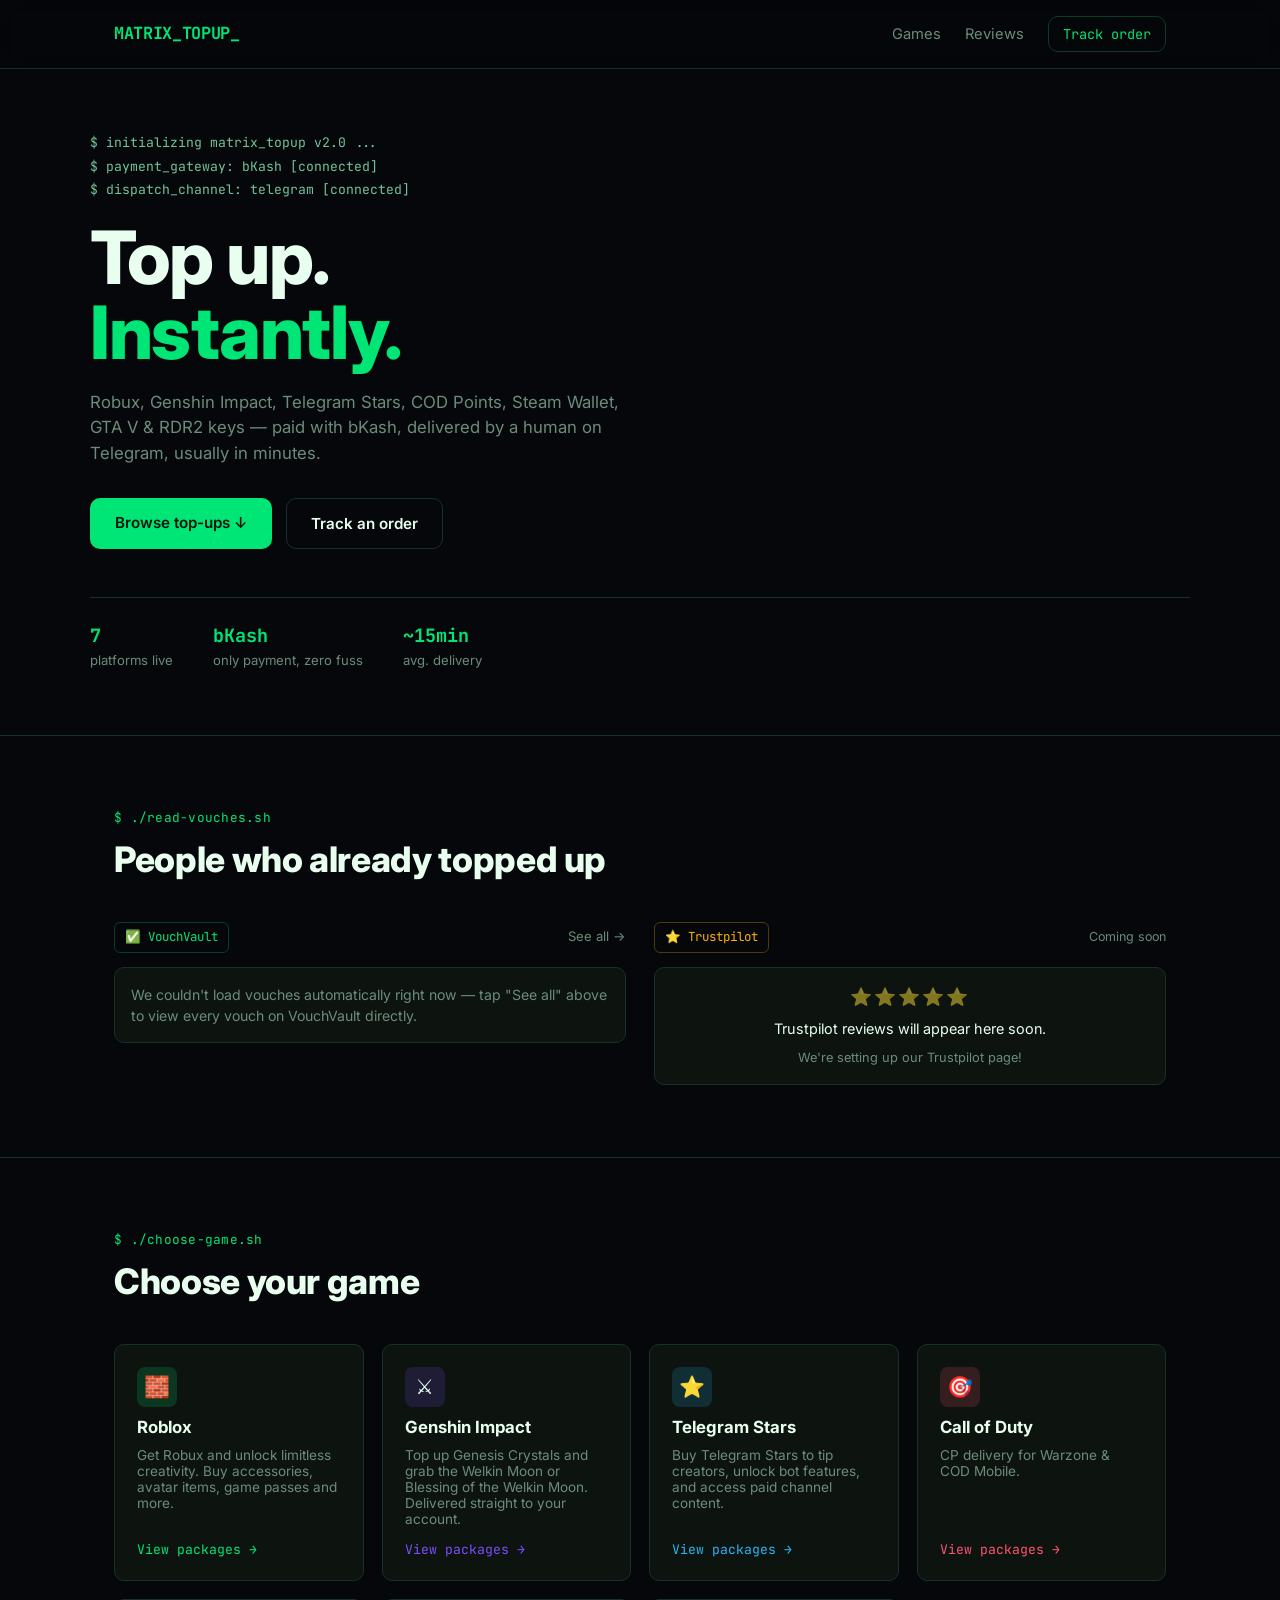
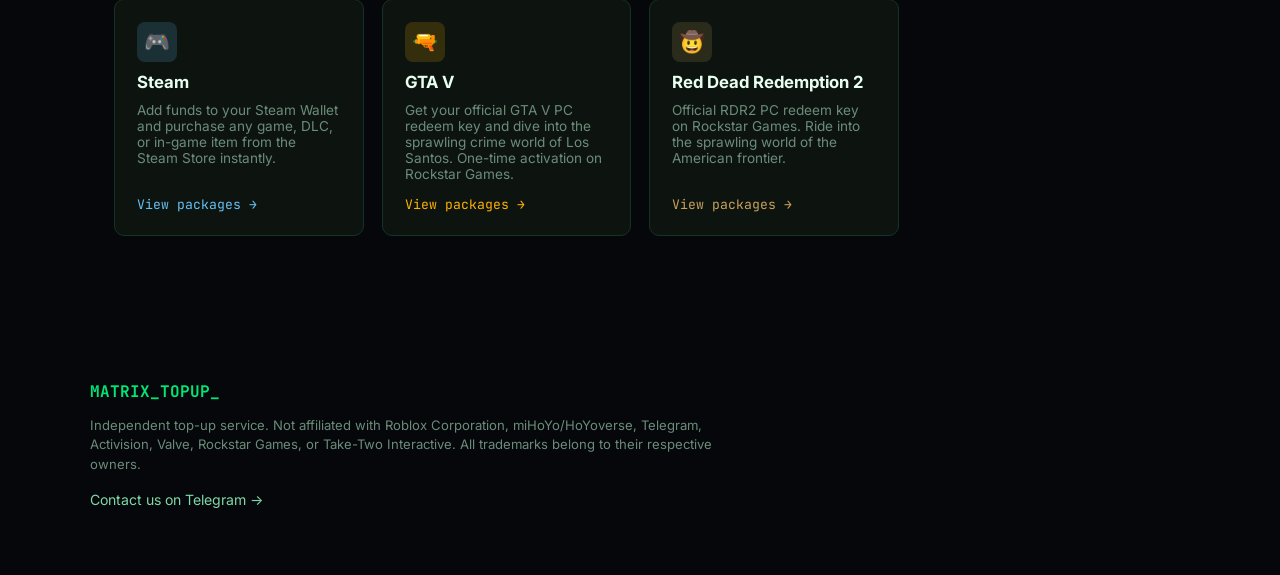
==== index.html @ aa081226 "Add files via upload" ====
<!DOCTYPE html>
<html lang="en">
<head>
<meta charset="UTF-8">
<meta name="viewport" content="width=device-width, initial-scale=1.0">
<title>Matrix TopUp — Instant Game & App Top-Ups</title>
<meta name="description" content="Instant top-ups for Robux, Genshin Impact, Telegram Stars, Call of Duty, Steam, GTA V & RDR2. bKash payment, Telegram delivery, no cap.">
<link rel="preconnect" href="https://fonts.googleapis.com">
<link rel="preconnect" href="https://fonts.gstatic.com" crossorigin>
<link href="https://fonts.googleapis.com/css2?family=JetBrains+Mono:wght@400;500;600;700;800&family=Inter:wght@400;500;600;700;800&display=swap" rel="stylesheet">
<link rel="stylesheet" href="style.css">
</head>
<body>

<!-- ============ NAV ============ -->
<header class="site-nav">
  <div class="nav-inner">
    <a href="#top" class="logo" data-glitch="MATRIX_TOPUP">MATRIX_TOPUP<span class="cursor-blink">_</span></a>
    <nav class="nav-links">
      <a href="#games">Games</a>
      <a href="#reviews">Reviews</a>
      <button class="nav-track-btn" id="openTrackBtn">Track order</button>
    </nav>
  </div>
</header>

<!-- ============ HERO ============ -->
<section class="hero" id="top">
  <canvas id="matrixRain"></canvas>
  <div class="hero-inner">
    <div class="hero-terminal">
      <p class="terminal-line" id="bootLine1"></p>
      <p class="terminal-line" id="bootLine2"></p>
      <p class="terminal-line" id="bootLine3"></p>
    </div>
    <h1 class="hero-title">Top up.<br><span class="hero-title-accent">Instantly.</span></h1>
    <p class="hero-sub">Robux, Genshin Impact, Telegram Stars, COD Points, Steam Wallet, GTA V &amp; RDR2 keys — paid with bKash, delivered by a human on Telegram, usually in minutes.</p>
    <div class="hero-cta-row">
      <a href="#games" class="btn btn-primary">Browse top-ups ↓</a>
      <button class="btn btn-ghost" id="heroTrackBtn">Track an order</button>
    </div>
    <div class="hero-stats">
      <div class="stat"><span class="stat-num">7</span><span class="stat-label">platforms live</span></div>
      <div class="stat"><span class="stat-num">bKash</span><span class="stat-label">only payment, zero fuss</span></div>
      <div class="stat"><span class="stat-num">~15min</span><span class="stat-label">avg. delivery</span></div>
    </div>
  </div>
</section>

<!-- ============ VOUCHES ============ -->
<section class="vouch-section" id="reviews">
  <div class="section-label">$ ./read-vouches.sh</div>
  <h2 class="section-title">People who already topped up</h2>

  <div class="vouch-columns">
    <!-- LEFT: VouchVault -->
    <div class="vouch-col">
      <div class="vouch-col-header">
        <div class="vouch-source-badge vv-badge">✅ VouchVault</div>
        <a href="https://vouchvault.cc/Samin" target="_blank" class="vouch-see-all">See all →</a>
      </div>
      <div class="vouch-cards" id="vvCards">
        <div class="vouch-loading">⏳ Loading vouches...</div>
      </div>
    </div>
    <!-- RIGHT: Trustpilot (coming soon) -->
    <div class="vouch-col">
      <div class="vouch-col-header">
        <div class="vouch-source-badge tp-badge">⭐ Trustpilot</div>
        <span class="vouch-coming-soon">Coming soon</span>
      </div>
      <div class="vouch-cards">
        <div class="vouch-card tp-placeholder">
          <div class="tp-placeholder-icon">⭐⭐⭐⭐⭐</div>
          <p>Trustpilot reviews will appear here soon.</p>
          <span>We're setting up our Trustpilot page!</span>
        </div>
      </div>
    </div>
  </div>
</section>

<!-- ============ GAME GRID ============ -->
<section class="games-section" id="games">
  <div class="section-label">$ ./choose-game.sh</div>
  <h2 class="section-title">Choose your game</h2>
  <div class="game-grid" id="gameGrid"><!-- injected by main.js --></div>
</section>

<!-- ============ FOOTER ============ -->
<footer class="site-footer">
  <div class="footer-inner">
    <div class="footer-brand">MATRIX_TOPUP<span class="cursor-blink">_</span></div>
    <p class="footer-note">Independent top-up service. Not affiliated with Roblox Corporation, miHoYo/HoYoverse, Telegram, Activision, Valve, Rockstar Games, or Take-Two Interactive. All trademarks belong to their respective owners.</p>
    <a class="footer-contact" href="https://t.me/" target="_blank">Contact us on Telegram →</a>
  </div>
</footer>

<!-- ============ PACKAGE MODAL ============ -->
<div class="modal-overlay" id="packageModal">
  <div class="modal modal-package">
    <button class="modal-close" data-close="packageModal">✕</button>
    <div class="modal-game-header">
      <span class="modal-game-icon" id="pkgGameIcon"></span>
      <div>
        <h3 id="pkgGameName"></h3>
        <p id="pkgGameDesc"></p>
      </div>
    </div>
    <div class="package-list" id="packageList"><!-- injected --></div>
  </div>
</div>

<!-- ============ CHECKOUT MODAL ============ -->
<div class="modal-overlay" id="checkoutModal">
  <div class="modal modal-checkout">
    <button class="modal-close" data-close="checkoutModal">✕</button>
    <h3 class="checkout-title">Checkout</h3>
    <div class="checkout-summary" id="checkoutSummary"><!-- injected --></div>

    <form id="checkoutForm">
      <div class="form-grid" id="dynamicFields"><!-- injected --></div>

      <div class="bkash-panel">
        <div class="bkash-panel-header">
          <span class="bkash-badge">bKash</span>
          <span>Send Money (Personal)</span>
        </div>
        <p class="bkash-number"><span id="bkashNumberText">01XXXXXXXXX</span> <button type="button" class="copy-btn" id="copyBkash">Copy</button></p>
        <ol class="bkash-steps">
          <li>Open bKash → Send Money → paste the number above</li>
          <li>Send the exact package amount shown below</li>
          <li>Copy the Transaction ID (TrxID) from the confirmation SMS</li>
          <li>Paste that TrxID into the field below and submit</li>
        </ol>
      </div>

      <div class="form-row">
        <input type="text" id="trxId" placeholder="bKash Transaction ID (e.g. 8N7A2K9XYZ)" required>
      </div>

      <button type="submit" class="btn btn-primary btn-block">Submit order</button>
    </form>
  </div>
</div>

<!-- ============ CONFIRMATION MODAL ============ -->
<div class="modal-overlay" id="confirmModal">
  <div class="modal modal-confirm">
    <button class="modal-close" data-close="confirmModal">✕</button>
    <div class="confirm-icon">✔</div>
    <h3>Order received</h3>
    <p class="confirm-order-id" id="confirmOrderId"></p>
    <p class="confirm-note">We've got your order on Telegram and we're checking the payment now. Delivery usually lands within 15–30 minutes. Save your order number above in case you need to reach us about it.</p>
    <button class="btn btn-primary btn-block" data-close="confirmModal">Done</button>
  </div>
</div>

<!-- ============ TRACK ORDER MODAL ============ -->
<div class="modal-overlay" id="trackModal">
  <div class="modal modal-track">
    <button class="modal-close" data-close="trackModal">✕</button>
    <h3>Track your order</h3>
    <p class="track-note">Message us on Telegram with your order number and we'll pull up the status right away.</p>
    <input type="text" id="trackOrderId" placeholder="Order number (e.g. MTU-284471)">
    <a class="btn btn-primary btn-block" id="trackTelegramLink" href="https://t.me/" target="_blank">Open Telegram chat</a>
  </div>
</div>

<script src="main.js"></script>
</body>
</html>
---- style.css ----
/* =========================================================
   MATRIX TOPUP — design tokens
   bg-void #05070a · bg-panel #0d1410 · green #00e676
   green-dim #0a3d24 · amber #ffb100 · text #e8fff0 · muted #6b8c7a
   ========================================================= */

* { box-sizing: border-box; }

:root {
  --bg-void: #05070a;
  --bg-panel: #0d1410;
  --bg-panel-2: #101a15;
  --line: #163224;
  --green: #00e676;
  --green-dim: #0a3d24;
  --green-soft: #7fd8a8;
  --amber: #ffb100;
  --text: #e8fff0;
  --muted: #6b8c7a;
  --danger: #ff5470;
  --radius: 10px;
  --mono: 'JetBrains Mono', ui-monospace, monospace;
  --sans: 'Inter', system-ui, sans-serif;
}

html { scroll-behavior: smooth; }

body {
  margin: 0;
  background: var(--bg-void);
  color: var(--text);
  font-family: var(--sans);
  line-height: 1.5;
  -webkit-font-smoothing: antialiased;
}

a { color: inherit; text-decoration: none; }
button { font-family: inherit; cursor: pointer; }
::selection { background: var(--green-dim); color: var(--green); }

:focus-visible {
  outline: 2px solid var(--green);
  outline-offset: 2px;
}

/* ---------- layout helpers ---------- */
.section-label {
  font-family: var(--mono);
  color: var(--green);
  font-size: 0.8rem;
  letter-spacing: 0.02em;
  max-width: 1100px;
  margin: 0 auto;
  padding: 0 24px;
}
.section-label::before { content: ""; }

.section-title {
  max-width: 1100px;
  margin: 6px auto 36px;
  padding: 0 24px;
  font-size: clamp(1.6rem, 3vw, 2.2rem);
  font-weight: 800;
  letter-spacing: -0.01em;
}

/* ---------- nav ---------- */
.site-nav {
  position: sticky;
  top: 0;
  z-index: 40;
  background: rgba(5, 7, 10, 0.85);
  backdrop-filter: blur(8px);
  border-bottom: 1px solid var(--line);
}
.nav-inner {
  max-width: 1100px;
  margin: 0 auto;
  padding: 16px 24px;
  display: flex;
  align-items: center;
  justify-content: space-between;
}
.logo {
  font-family: var(--mono);
  font-weight: 700;
  font-size: 1.05rem;
  color: var(--green);
  letter-spacing: -0.02em;
}
.cursor-blink {
  animation: blink 1.1s step-end infinite;
}
@keyframes blink { 50% { opacity: 0; } }

.nav-links { display: flex; align-items: center; gap: 24px; }
.nav-links a { color: var(--muted); font-size: 0.92rem; transition: color 0.15s; }
.nav-links a:hover { color: var(--text); }
.nav-track-btn {
  background: transparent;
  border: 1px solid var(--green-dim);
  color: var(--green);
  padding: 8px 14px;
  border-radius: var(--radius);
  font-size: 0.85rem;
  font-family: var(--mono);
  transition: background 0.15s, border-color 0.15s;
}
.nav-track-btn:hover { background: var(--green-dim); border-color: var(--green); }

/* ---------- hero ---------- */
.hero {
  position: relative;
  overflow: hidden;
  padding: 0 24px 64px;
  border-bottom: 1px solid var(--line);
}
#matrixRain {
  position: absolute;
  inset: 0;
  width: 100%;
  height: 100%;
  opacity: 0.35;
  mask-image: linear-gradient(to bottom, black 0%, black 55%, transparent 95%);
}
.hero-inner {
  position: relative;
  z-index: 2;
  max-width: 1100px;
  margin: 0 auto;
  padding-top: 64px;
}
.hero-terminal {
  font-family: var(--mono);
  font-size: 0.82rem;
  color: var(--green-soft);
  min-height: 66px;
  margin-bottom: 20px;
}
.terminal-line { margin: 0 0 4px; opacity: 0.9; }
.terminal-line:empty { display: none; }

.hero-title {
  font-size: clamp(2.6rem, 6vw, 4.6rem);
  font-weight: 800;
  line-height: 1.02;
  letter-spacing: -0.02em;
  margin: 0 0 20px;
}
.hero-title-accent { color: var(--green); }

.hero-sub {
  max-width: 560px;
  color: var(--muted);
  font-size: 1.05rem;
  margin: 0 0 32px;
}

.hero-cta-row { display: flex; gap: 14px; flex-wrap: wrap; margin-bottom: 48px; }

.btn {
  display: inline-flex;
  align-items: center;
  justify-content: center;
  padding: 13px 24px;
  border-radius: var(--radius);
  font-weight: 600;
  font-size: 0.95rem;
  border: 1px solid transparent;
  transition: transform 0.12s, background 0.15s, border-color 0.15s;
}
.btn:active { transform: scale(0.98); }
.btn-primary { background: var(--green); color: #04170d; }
.btn-primary:hover { background: #33ec8f; }
.btn-ghost { background: transparent; border-color: var(--line); color: var(--text); }
.btn-ghost:hover { border-color: var(--green-dim); }
.btn-block { width: 100%; }

.hero-stats {
  display: flex;
  gap: 40px;
  flex-wrap: wrap;
  border-top: 1px solid var(--line);
  padding-top: 24px;
}
.stat { display: flex; flex-direction: column; gap: 2px; }
.stat-num { font-family: var(--mono); font-weight: 700; color: var(--green); font-size: 1.15rem; }
.stat-label { color: var(--muted); font-size: 0.82rem; }

/* ---------- vouch section ---------- */
.vouch-section { padding: 72px 0; border-bottom: 1px solid var(--line); }
.vouch-columns {
  max-width: 1100px;
  margin: 0 auto;
  padding: 0 24px;
  display: grid;
  grid-template-columns: 1fr 1fr;
  gap: 28px;
}
@media (max-width: 760px) { .vouch-columns { grid-template-columns: 1fr; } }

.vouch-col-header {
  display: flex;
  align-items: center;
  justify-content: space-between;
  margin-bottom: 14px;
}
.vouch-source-badge {
  font-family: var(--mono);
  font-size: 0.78rem;
  padding: 5px 10px;
  border-radius: 6px;
  border: 1px solid var(--line);
}
.vv-badge { color: var(--green); border-color: var(--green-dim); }
.tp-badge { color: var(--amber); border-color: #4a3a10; }
.vouch-see-all { font-size: 0.82rem; color: var(--muted); }
.vouch-see-all:hover { color: var(--green); }
.vouch-coming-soon { font-size: 0.78rem; color: var(--muted); }

.vouch-cards { display: flex; flex-direction: column; gap: 12px; }
.vouch-card {
  background: var(--bg-panel);
  border: 1px solid var(--line);
  border-radius: var(--radius);
  padding: 16px;
}
.vouch-card-name { font-weight: 700; font-size: 0.9rem; margin-bottom: 4px; }
.vouch-card-text { color: var(--muted); font-size: 0.88rem; margin: 0; }
.vouch-loading, .vouch-error { color: var(--muted); font-size: 0.88rem; font-family: var(--mono); }
.tp-placeholder { text-align: center; color: var(--muted); }
.tp-placeholder-icon { font-size: 1.1rem; margin-bottom: 8px; letter-spacing: 2px; opacity: 0.5; }
.tp-placeholder p { margin: 0 0 4px; color: var(--text); font-size: 0.9rem; }
.tp-placeholder span { font-size: 0.8rem; }

/* ---------- game grid ---------- */
.games-section { padding: 72px 0 96px; }
.game-grid {
  max-width: 1100px;
  margin: 0 auto;
  padding: 0 24px;
  display: grid;
  grid-template-columns: repeat(auto-fill, minmax(240px, 1fr));
  gap: 18px;
}
.game-card {
  background: var(--bg-panel);
  border: 1px solid var(--line);
  border-radius: var(--radius);
  padding: 22px;
  text-align: left;
  color: var(--text);
  display: flex;
  flex-direction: column;
  gap: 10px;
  transition: border-color 0.15s, transform 0.15s;
  position: relative;
}
.game-card:hover { border-color: var(--game-accent, var(--green)); transform: translateY(-2px); }
.game-card-icon {
  width: 40px; height: 40px;
  border-radius: 8px;
  display: flex; align-items: center; justify-content: center;
  font-size: 1.3rem;
  background: color-mix(in srgb, var(--game-accent, var(--green)) 16%, transparent);
}
.game-card-name { font-weight: 700; font-size: 1.05rem; }
.game-card-desc { color: var(--muted); font-size: 0.85rem; flex-grow: 1; }
.game-card-cta {
  font-family: var(--mono);
  font-size: 0.82rem;
  color: var(--game-accent, var(--green));
  margin-top: 4px;
}
.game-card-tag {
  position: absolute;
  top: 16px; right: 16px;
  font-size: 0.68rem;
  font-family: var(--mono);
  color: var(--muted);
}

/* ---------- footer ---------- */
.site-footer { padding: 48px 24px 64px; }
.footer-inner { max-width: 1100px; margin: 0 auto; }
.footer-brand { font-family: var(--mono); color: var(--green); font-weight: 700; margin-bottom: 12px; }
.footer-note { color: var(--muted); font-size: 0.82rem; max-width: 640px; margin: 0 0 12px; }
.footer-contact { color: var(--green-soft); font-size: 0.88rem; }
.footer-contact:hover { color: var(--green); }

/* ---------- modals ---------- */
.modal-overlay {
  position: fixed; inset: 0;
  background: rgba(2, 4, 3, 0.72);
  backdrop-filter: blur(3px);
  display: none;
  align-items: center;
  justify-content: center;
  z-index: 100;
  padding: 20px;
}
.modal-overlay.open { display: flex; }
.modal {
  background: var(--bg-panel);
  border: 1px solid var(--line);
  border-radius: 14px;
  padding: 28px;
  max-width: 480px;
  width: 100%;
  max-height: 86vh;
  overflow-y: auto;
  position: relative;
  animation: modalIn 0.18s ease-out;
}
@keyframes modalIn { from { opacity: 0; transform: translateY(8px); } to { opacity: 1; transform: translateY(0); } }
.modal-close {
  position: absolute; top: 16px; right: 16px;
  background: transparent; border: none;
  color: var(--muted); font-size: 1rem;
}
.modal-close:hover { color: var(--text); }

.modal-game-header { display: flex; gap: 14px; align-items: flex-start; margin-bottom: 20px; padding-right: 24px; }
.modal-game-icon {
  width: 44px; height: 44px; flex-shrink: 0;
  border-radius: 8px;
  display: flex; align-items: center; justify-content: center;
  font-size: 1.4rem;
  background: var(--green-dim);
}
.modal-game-header h3 { margin: 0 0 4px; font-size: 1.1rem; }
.modal-game-header p { margin: 0; color: var(--muted); font-size: 0.85rem; }

.package-list { display: flex; flex-direction: column; gap: 10px; }
.package-item {
  display: flex; align-items: center; justify-content: space-between;
  background: var(--bg-panel-2);
  border: 1px solid var(--line);
  border-radius: var(--radius);
  padding: 14px 16px;
  transition: border-color 0.15s;
}
.package-item:hover { border-color: var(--green-dim); }
.package-item-main { display: flex; flex-direction: column; gap: 2px; }
.package-amount { font-weight: 700; font-size: 0.95rem; }
.package-bonus { color: var(--amber); font-size: 0.78rem; font-family: var(--mono); }
.package-right { display: flex; align-items: center; gap: 12px; }
.package-price { font-family: var(--mono); font-weight: 700; color: var(--green); }
.popular-pill {
  font-size: 0.65rem; font-family: var(--mono);
  color: #04170d; background: var(--amber);
  padding: 2px 7px; border-radius: 5px;
  position: absolute; top: -9px; left: 12px;
}
.package-item { position: relative; }
.package-select-btn {
  background: transparent; border: 1px solid var(--green-dim);
  color: var(--green); border-radius: 7px; padding: 7px 12px;
  font-size: 0.82rem; font-family: var(--mono);
}
.package-select-btn:hover { background: var(--green-dim); }

/* ---------- checkout ---------- */
.checkout-title { margin: 0 0 16px; padding-right: 24px; }
.checkout-summary {
  background: var(--bg-panel-2);
  border: 1px solid var(--line);
  border-radius: var(--radius);
  padding: 14px 16px;
  font-size: 0.88rem;
  margin-bottom: 18px;
  display: flex; flex-direction: column; gap: 4px;
}
.checkout-summary strong { color: var(--green); }

.form-grid { display: flex; flex-direction: column; gap: 10px; margin-bottom: 16px; }
.form-row input, .form-row select,
.form-grid input, .form-grid select {
  width: 100%;
  background: var(--bg-panel-2);
  border: 1px solid var(--line);
  border-radius: 8px;
  padding: 11px 12px;
  color: var(--text);
  font-family: var(--sans);
  font-size: 0.9rem;
}
.form-grid input:focus, .form-row input:focus { border-color: var(--green); }
.form-field-label { font-size: 0.76rem; color: var(--muted); margin-bottom: 3px; display: block; }

.bkash-panel {
  background: var(--bg-panel-2);
  border: 1px solid var(--line);
  border-radius: var(--radius);
  padding: 16px;
  margin-bottom: 16px;
}
.bkash-panel-header { display: flex; align-items: center; gap: 10px; margin-bottom: 10px; font-size: 0.9rem; }
.bkash-badge {
  background: #e2136e; color: white;
  font-family: var(--mono); font-weight: 700; font-size: 0.72rem;
  padding: 3px 8px; border-radius: 5px;
}
.bkash-number {
  font-family: var(--mono); font-size: 1.15rem; font-weight: 700;
  color: var(--text); display: flex; align-items: center; gap: 10px; margin: 0 0 12px;
}
.copy-btn {
  background: transparent; border: 1px solid var(--green-dim);
  color: var(--green); border-radius: 6px; padding: 3px 9px; font-size: 0.72rem; font-family: var(--mono);
}
.copy-btn:hover { background: var(--green-dim); }
.bkash-steps { margin: 0; padding-left: 18px; color: var(--muted); font-size: 0.82rem; display: flex; flex-direction: column; gap: 5px; }

.form-row { margin-bottom: 16px; }

/* ---------- confirm modal ---------- */
.modal-confirm { text-align: center; }
.confirm-icon {
  width: 52px; height: 52px; margin: 0 auto 12px;
  border-radius: 50%; background: var(--green-dim); color: var(--green);
  display: flex; align-items: center; justify-content: center; font-size: 1.4rem;
}
.confirm-order-id { font-family: var(--mono); color: var(--green); font-weight: 700; font-size: 1.1rem; }
.confirm-note { color: var(--muted); font-size: 0.85rem; margin-bottom: 20px; }

/* ---------- track modal ---------- */
.modal-track h3 { margin: 0 0 8px; padding-right: 24px; }
.track-note { color: var(--muted); font-size: 0.85rem; margin-bottom: 16px; }
.modal-track input {
  width: 100%; margin-bottom: 14px;
  background: var(--bg-panel-2); border: 1px solid var(--line); border-radius: 8px;
  padding: 11px 12px; color: var(--text); font-family: var(--mono); font-size: 0.9rem;
}

/* ---------- reduced motion ---------- */
@media (prefers-reduced-motion: reduce) {
  html { scroll-behavior: auto; }
  .cursor-blink { animation: none; }
  #matrixRain { display: none; }
}

@media (max-width: 560px) {
  .hero-stats { gap: 24px; }
  .modal { padding: 22px; }
}
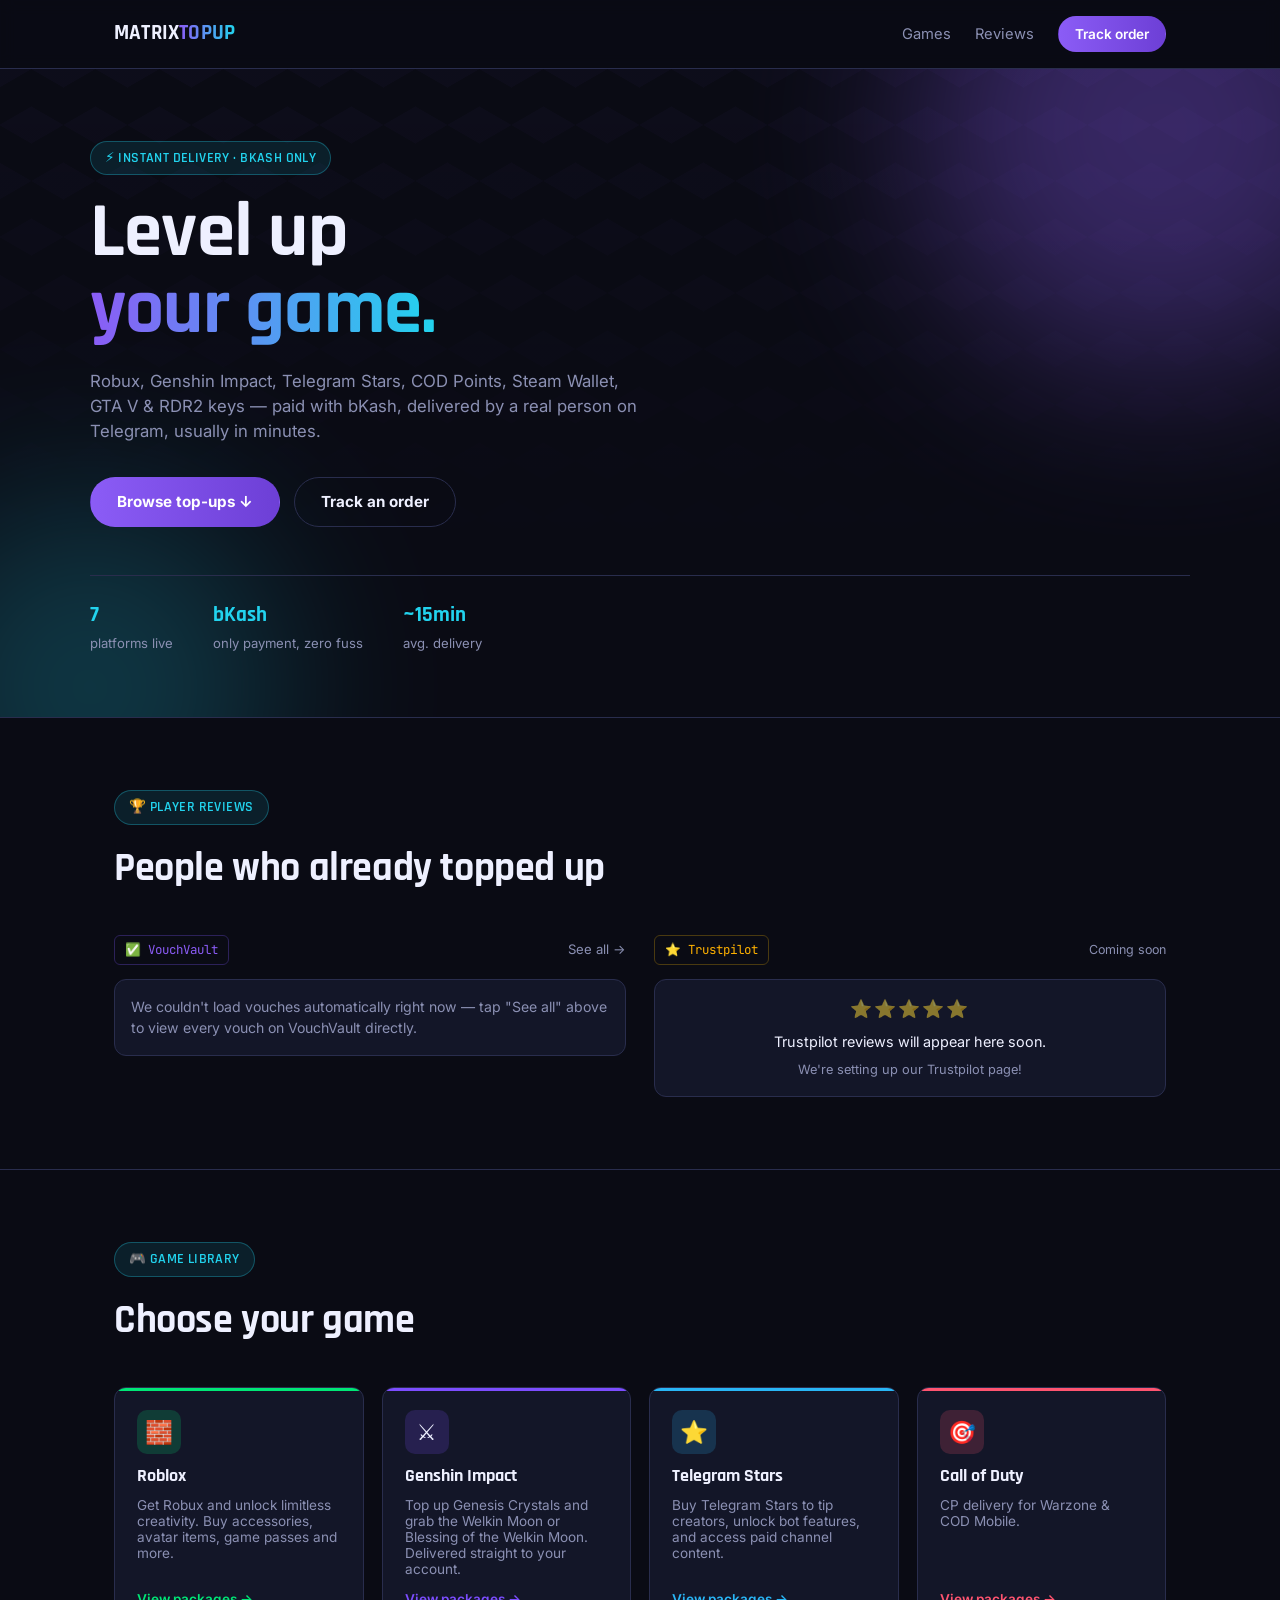
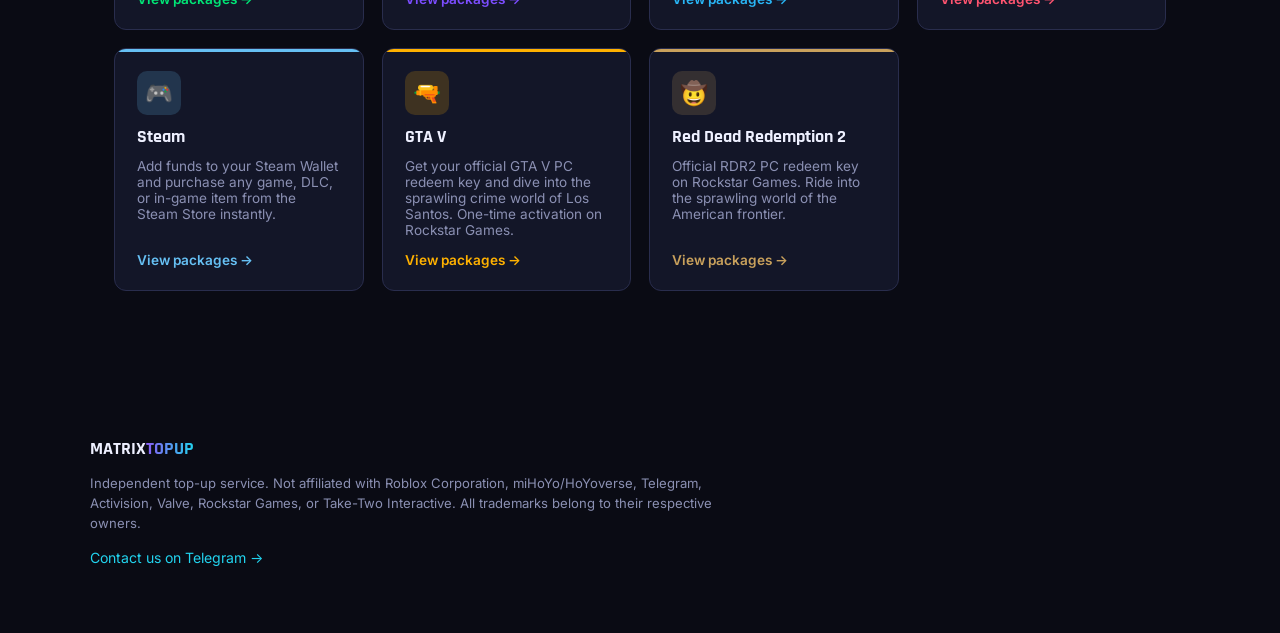
==== commit c7f8a3e4: "Add files via upload" ====
--- a/index.html
+++ b/index.html
@@ -7,7 +7,7 @@
 <meta name="description" content="Instant top-ups for Robux, Genshin Impact, Telegram Stars, Call of Duty, Steam, GTA V & RDR2. bKash payment, Telegram delivery, no cap.">
 <link rel="preconnect" href="https://fonts.googleapis.com">
 <link rel="preconnect" href="https://fonts.gstatic.com" crossorigin>
-<link href="https://fonts.googleapis.com/css2?family=JetBrains+Mono:wght@400;500;600;700;800&family=Inter:wght@400;500;600;700;800&display=swap" rel="stylesheet">
+<link href="https://fonts.googleapis.com/css2?family=Rajdhani:wght@500;600;700&family=JetBrains+Mono:wght@400;500;600&family=Inter:wght@400;500;600;700;800&display=swap" rel="stylesheet">
 <link rel="stylesheet" href="style.css">
 </head>
 <body>
@@ -15,7 +15,7 @@
 <!-- ============ NAV ============ -->
 <header class="site-nav">
   <div class="nav-inner">
-    <a href="#top" class="logo" data-glitch="MATRIX_TOPUP">MATRIX_TOPUP<span class="cursor-blink">_</span></a>
+    <a href="#top" class="logo">MATRIX<span class="logo-accent">TOPUP</span></a>
     <nav class="nav-links">
       <a href="#games">Games</a>
       <a href="#reviews">Reviews</a>
@@ -26,15 +26,13 @@
 
 <!-- ============ HERO ============ -->
 <section class="hero" id="top">
-  <canvas id="matrixRain"></canvas>
+  <div class="hero-glow hero-glow-1"></div>
+  <div class="hero-glow hero-glow-2"></div>
+  <div class="hero-hex-pattern"></div>
   <div class="hero-inner">
-    <div class="hero-terminal">
-      <p class="terminal-line" id="bootLine1"></p>
-      <p class="terminal-line" id="bootLine2"></p>
-      <p class="terminal-line" id="bootLine3"></p>
-    </div>
-    <h1 class="hero-title">Top up.<br><span class="hero-title-accent">Instantly.</span></h1>
-    <p class="hero-sub">Robux, Genshin Impact, Telegram Stars, COD Points, Steam Wallet, GTA V &amp; RDR2 keys — paid with bKash, delivered by a human on Telegram, usually in minutes.</p>
+    <span class="eyebrow-badge">⚡ Instant delivery · bKash only</span>
+    <h1 class="hero-title">Level up<br><span class="hero-title-accent">your game.</span></h1>
+    <p class="hero-sub">Robux, Genshin Impact, Telegram Stars, COD Points, Steam Wallet, GTA V &amp; RDR2 keys — paid with bKash, delivered by a real person on Telegram, usually in minutes.</p>
     <div class="hero-cta-row">
       <a href="#games" class="btn btn-primary">Browse top-ups ↓</a>
       <button class="btn btn-ghost" id="heroTrackBtn">Track an order</button>
@@ -49,7 +47,7 @@
 
 <!-- ============ VOUCHES ============ -->
 <section class="vouch-section" id="reviews">
-  <div class="section-label">$ ./read-vouches.sh</div>
+  <div class="eyebrow-inline-wrap"><span class="eyebrow-badge">🏆 Player reviews</span></div>
   <h2 class="section-title">People who already topped up</h2>
 
   <div class="vouch-columns">
@@ -82,7 +80,7 @@
 
 <!-- ============ GAME GRID ============ -->
 <section class="games-section" id="games">
-  <div class="section-label">$ ./choose-game.sh</div>
+  <div class="eyebrow-inline-wrap"><span class="eyebrow-badge">🎮 Game library</span></div>
   <h2 class="section-title">Choose your game</h2>
   <div class="game-grid" id="gameGrid"><!-- injected by main.js --></div>
 </section>
@@ -90,7 +88,7 @@
 <!-- ============ FOOTER ============ -->
 <footer class="site-footer">
   <div class="footer-inner">
-    <div class="footer-brand">MATRIX_TOPUP<span class="cursor-blink">_</span></div>
+    <div class="footer-brand">MATRIX<span class="logo-accent">TOPUP</span></div>
     <p class="footer-note">Independent top-up service. Not affiliated with Roblox Corporation, miHoYo/HoYoverse, Telegram, Activision, Valve, Rockstar Games, or Take-Two Interactive. All trademarks belong to their respective owners.</p>
     <a class="footer-contact" href="https://t.me/" target="_blank">Contact us on Telegram →</a>
   </div>
--- a/style.css
+++ b/style.css
@@ -1,25 +1,30 @@
 /* =========================================================
-   MATRIX TOPUP — design tokens
-   bg-void #05070a · bg-panel #0d1410 · green #00e676
-   green-dim #0a3d24 · amber #ffb100 · text #e8fff0 · muted #6b8c7a
+   MATRIX TOPUP — design tokens (gaming / esports direction)
+   bg-void #0a0b14 · bg-panel #131628 · violet #8b5cf6
+   cyan #22d3ee · pink #ff3d9a · text #eef0ff · muted #8b90b3
    ========================================================= */
 
 * { box-sizing: border-box; }
 
 :root {
-  --bg-void: #05070a;
-  --bg-panel: #0d1410;
-  --bg-panel-2: #101a15;
-  --line: #163224;
-  --green: #00e676;
-  --green-dim: #0a3d24;
-  --green-soft: #7fd8a8;
+  --bg-void: #0a0b14;
+  --bg-panel: #131628;
+  --bg-panel-2: #191d38;
+  --line: #292d4d;
+  --violet: #8b5cf6;
+  --violet-dim: #2c2159;
+  --cyan: #22d3ee;
+  --pink: #ff3d9a;
+  --green: #8b5cf6;      /* legacy alias used across the file */
+  --green-dim: #2c2159;  /* legacy alias used across the file */
+  --green-soft: #b9a6ff; /* legacy alias used across the file */
   --amber: #ffb100;
-  --text: #e8fff0;
-  --muted: #6b8c7a;
+  --text: #eef0ff;
+  --muted: #8b90b3;
   --danger: #ff5470;
-  --radius: 10px;
+  --radius: 12px;
   --mono: 'JetBrains Mono', ui-monospace, monospace;
+  --display: 'Rajdhani', 'Inter', system-ui, sans-serif;
   --sans: 'Inter', system-ui, sans-serif;
 }
 
@@ -44,23 +49,35 @@
 }
 
 /* ---------- layout helpers ---------- */
-.section-label {
-  font-family: var(--mono);
-  color: var(--green);
-  font-size: 0.8rem;
-  letter-spacing: 0.02em;
+.eyebrow-badge {
+  display: inline-flex;
+  align-items: center;
+  gap: 6px;
+  font-family: var(--display);
+  font-weight: 600;
+  font-size: 0.85rem;
+  letter-spacing: 0.03em;
+  text-transform: uppercase;
+  color: var(--cyan);
+  background: rgba(34, 211, 238, 0.1);
+  border: 1px solid rgba(34, 211, 238, 0.3);
+  padding: 6px 14px;
+  border-radius: 999px;
+}
+.eyebrow-inline-wrap {
   max-width: 1100px;
   margin: 0 auto;
   padding: 0 24px;
 }
-.section-label::before { content: ""; }
+.eyebrow-inline-wrap .eyebrow-badge { display: inline-flex; }
 
 .section-title {
   max-width: 1100px;
-  margin: 6px auto 36px;
+  margin: 14px auto 36px;
   padding: 0 24px;
-  font-size: clamp(1.6rem, 3vw, 2.2rem);
-  font-weight: 800;
+  font-family: var(--display);
+  font-size: clamp(1.8rem, 3.4vw, 2.5rem);
+  font-weight: 700;
   letter-spacing: -0.01em;
 }
 
@@ -69,7 +86,7 @@
   position: sticky;
   top: 0;
   z-index: 40;
-  background: rgba(5, 7, 10, 0.85);
+  background: rgba(10, 11, 20, 0.85);
   backdrop-filter: blur(8px);
   border-bottom: 1px solid var(--line);
 }
@@ -82,31 +99,34 @@
   justify-content: space-between;
 }
 .logo {
-  font-family: var(--mono);
+  font-family: var(--display);
   font-weight: 700;
-  font-size: 1.05rem;
-  color: var(--green);
-  letter-spacing: -0.02em;
-}
-.cursor-blink {
-  animation: blink 1.1s step-end infinite;
-}
-@keyframes blink { 50% { opacity: 0; } }
+  font-size: 1.3rem;
+  letter-spacing: 0.01em;
+  color: var(--text);
+}
+.logo-accent {
+  background: linear-gradient(90deg, var(--violet), var(--cyan));
+  -webkit-background-clip: text;
+  background-clip: text;
+  color: transparent;
+}
 
 .nav-links { display: flex; align-items: center; gap: 24px; }
 .nav-links a { color: var(--muted); font-size: 0.92rem; transition: color 0.15s; }
 .nav-links a:hover { color: var(--text); }
 .nav-track-btn {
-  background: transparent;
-  border: 1px solid var(--green-dim);
-  color: var(--green);
-  padding: 8px 14px;
-  border-radius: var(--radius);
+  background: linear-gradient(90deg, var(--violet), #6d3fd6);
+  border: 1px solid transparent;
+  color: white;
+  padding: 9px 16px;
+  border-radius: 999px;
   font-size: 0.85rem;
-  font-family: var(--mono);
-  transition: background 0.15s, border-color 0.15s;
-}
-.nav-track-btn:hover { background: var(--green-dim); border-color: var(--green); }
+  font-weight: 600;
+  font-family: var(--sans);
+  transition: filter 0.15s, transform 0.12s;
+}
+.nav-track-btn:hover { filter: brightness(1.12); transform: translateY(-1px); }
 
 /* ---------- hero ---------- */
 .hero {
@@ -115,39 +135,61 @@
   padding: 0 24px 64px;
   border-bottom: 1px solid var(--line);
 }
-#matrixRain {
+.hero-glow {
+  position: absolute;
+  border-radius: 50%;
+  filter: blur(90px);
+  opacity: 0.35;
+  pointer-events: none;
+  z-index: 0;
+}
+.hero-glow-1 {
+  width: 480px; height: 480px;
+  top: -180px; right: -120px;
+  background: var(--violet);
+}
+.hero-glow-2 {
+  width: 380px; height: 380px;
+  bottom: -160px; left: -100px;
+  background: var(--cyan);
+  opacity: 0.22;
+}
+.hero-hex-pattern {
   position: absolute;
   inset: 0;
-  width: 100%;
-  height: 100%;
-  opacity: 0.35;
-  mask-image: linear-gradient(to bottom, black 0%, black 55%, transparent 95%);
+  z-index: 0;
+  opacity: 0.5;
+  background-image:
+    linear-gradient(30deg, rgba(139,92,246,0.06) 12%, transparent 12.5%, transparent 87%, rgba(139,92,246,0.06) 87.5%, rgba(139,92,246,0.06)),
+    linear-gradient(150deg, rgba(139,92,246,0.06) 12%, transparent 12.5%, transparent 87%, rgba(139,92,246,0.06) 87.5%, rgba(139,92,246,0.06)),
+    linear-gradient(30deg, rgba(139,92,246,0.06) 12%, transparent 12.5%, transparent 87%, rgba(139,92,246,0.06) 87.5%, rgba(139,92,246,0.06)),
+    linear-gradient(150deg, rgba(139,92,246,0.06) 12%, transparent 12.5%, transparent 87%, rgba(139,92,246,0.06) 87.5%, rgba(139,92,246,0.06));
+  background-size: 64px 112px;
+  background-position: 0 0, 0 0, 32px 56px, 32px 56px;
+  mask-image: linear-gradient(to bottom, black, transparent 85%);
 }
 .hero-inner {
   position: relative;
   z-index: 2;
   max-width: 1100px;
   margin: 0 auto;
-  padding-top: 64px;
-}
-.hero-terminal {
-  font-family: var(--mono);
-  font-size: 0.82rem;
-  color: var(--green-soft);
-  min-height: 66px;
-  margin-bottom: 20px;
-}
-.terminal-line { margin: 0 0 4px; opacity: 0.9; }
-.terminal-line:empty { display: none; }
+  padding-top: 72px;
+}
 
 .hero-title {
-  font-size: clamp(2.6rem, 6vw, 4.6rem);
-  font-weight: 800;
-  line-height: 1.02;
-  letter-spacing: -0.02em;
-  margin: 0 0 20px;
-}
-.hero-title-accent { color: var(--green); }
+  font-family: var(--display);
+  font-size: clamp(2.8rem, 6.4vw, 4.8rem);
+  font-weight: 700;
+  line-height: 1.0;
+  letter-spacing: -0.01em;
+  margin: 20px 0 20px;
+}
+.hero-title-accent {
+  background: linear-gradient(90deg, var(--violet), var(--cyan));
+  -webkit-background-clip: text;
+  background-clip: text;
+  color: transparent;
+}
 
 .hero-sub {
   max-width: 560px;
@@ -162,19 +204,23 @@
   display: inline-flex;
   align-items: center;
   justify-content: center;
-  padding: 13px 24px;
-  border-radius: var(--radius);
-  font-weight: 600;
+  padding: 13px 26px;
+  border-radius: 999px;
+  font-weight: 700;
   font-size: 0.95rem;
   border: 1px solid transparent;
-  transition: transform 0.12s, background 0.15s, border-color 0.15s;
+  transition: transform 0.12s, filter 0.15s, border-color 0.15s;
 }
 .btn:active { transform: scale(0.98); }
-.btn-primary { background: var(--green); color: #04170d; }
-.btn-primary:hover { background: #33ec8f; }
+.btn-primary {
+  background: linear-gradient(90deg, var(--violet), #6d3fd6);
+  color: white;
+  box-shadow: 0 0 0 rgba(139,92,246,0);
+}
+.btn-primary:hover { filter: brightness(1.12); transform: translateY(-1px); }
 .btn-ghost { background: transparent; border-color: var(--line); color: var(--text); }
-.btn-ghost:hover { border-color: var(--green-dim); }
-.btn-block { width: 100%; }
+.btn-ghost:hover { border-color: var(--violet-dim); }
+.btn-block { width: 100%; border-radius: var(--radius); }
 
 .hero-stats {
   display: flex;
@@ -184,7 +230,7 @@
   padding-top: 24px;
 }
 .stat { display: flex; flex-direction: column; gap: 2px; }
-.stat-num { font-family: var(--mono); font-weight: 700; color: var(--green); font-size: 1.15rem; }
+.stat-num { font-family: var(--display); font-weight: 700; color: var(--cyan); font-size: 1.3rem; }
 .stat-label { color: var(--muted); font-size: 0.82rem; }
 
 /* ---------- vouch section ---------- */
@@ -253,23 +299,36 @@
   display: flex;
   flex-direction: column;
   gap: 10px;
-  transition: border-color 0.15s, transform 0.15s;
+  transition: border-color 0.15s, transform 0.15s, box-shadow 0.2s;
   position: relative;
-}
-.game-card:hover { border-color: var(--game-accent, var(--green)); transform: translateY(-2px); }
+  overflow: hidden;
+}
+.game-card::before {
+  content: "";
+  position: absolute;
+  top: 0; left: 0; right: 0;
+  height: 3px;
+  background: var(--game-accent, var(--violet));
+}
+.game-card:hover {
+  border-color: var(--game-accent, var(--violet));
+  transform: translateY(-3px);
+  box-shadow: 0 12px 28px -12px color-mix(in srgb, var(--game-accent, var(--violet)) 55%, transparent);
+}
 .game-card-icon {
-  width: 40px; height: 40px;
-  border-radius: 8px;
+  width: 44px; height: 44px;
+  border-radius: 10px;
   display: flex; align-items: center; justify-content: center;
-  font-size: 1.3rem;
-  background: color-mix(in srgb, var(--game-accent, var(--green)) 16%, transparent);
-}
-.game-card-name { font-weight: 700; font-size: 1.05rem; }
+  font-size: 1.4rem;
+  background: color-mix(in srgb, var(--game-accent, var(--violet)) 18%, transparent);
+}
+.game-card-name { font-family: var(--display); font-weight: 700; font-size: 1.15rem; }
 .game-card-desc { color: var(--muted); font-size: 0.85rem; flex-grow: 1; }
 .game-card-cta {
-  font-family: var(--mono);
-  font-size: 0.82rem;
-  color: var(--game-accent, var(--green));
+  font-family: var(--sans);
+  font-weight: 600;
+  font-size: 0.85rem;
+  color: var(--game-accent, var(--violet));
   margin-top: 4px;
 }
 .game-card-tag {
@@ -283,10 +342,10 @@
 /* ---------- footer ---------- */
 .site-footer { padding: 48px 24px 64px; }
 .footer-inner { max-width: 1100px; margin: 0 auto; }
-.footer-brand { font-family: var(--mono); color: var(--green); font-weight: 700; margin-bottom: 12px; }
+.footer-brand { font-family: var(--display); font-weight: 700; font-size: 1.15rem; margin-bottom: 12px; }
 .footer-note { color: var(--muted); font-size: 0.82rem; max-width: 640px; margin: 0 0 12px; }
-.footer-contact { color: var(--green-soft); font-size: 0.88rem; }
-.footer-contact:hover { color: var(--green); }
+.footer-contact { color: var(--cyan); font-size: 0.88rem; }
+.footer-contact:hover { color: var(--violet); }
 
 /* ---------- modals ---------- */
 .modal-overlay {
@@ -342,23 +401,23 @@
 }
 .package-item:hover { border-color: var(--green-dim); }
 .package-item-main { display: flex; flex-direction: column; gap: 2px; }
-.package-amount { font-weight: 700; font-size: 0.95rem; }
-.package-bonus { color: var(--amber); font-size: 0.78rem; font-family: var(--mono); }
+.package-amount { font-family: var(--display); font-weight: 700; font-size: 1.05rem; }
+.package-bonus { color: var(--amber); font-size: 0.78rem; font-weight: 600; }
 .package-right { display: flex; align-items: center; gap: 12px; }
-.package-price { font-family: var(--mono); font-weight: 700; color: var(--green); }
+.package-price { font-family: var(--display); font-weight: 700; font-size: 1.1rem; color: var(--cyan); }
 .popular-pill {
-  font-size: 0.65rem; font-family: var(--mono);
-  color: #04170d; background: var(--amber);
-  padding: 2px 7px; border-radius: 5px;
+  font-size: 0.65rem; font-weight: 700; letter-spacing: 0.03em;
+  color: #1a0b2e; background: var(--amber);
+  padding: 2px 8px; border-radius: 999px;
   position: absolute; top: -9px; left: 12px;
 }
 .package-item { position: relative; }
 .package-select-btn {
-  background: transparent; border: 1px solid var(--green-dim);
-  color: var(--green); border-radius: 7px; padding: 7px 12px;
-  font-size: 0.82rem; font-family: var(--mono);
-}
-.package-select-btn:hover { background: var(--green-dim); }
+  background: transparent; border: 1px solid var(--violet-dim);
+  color: var(--violet); border-radius: 999px; padding: 7px 14px;
+  font-size: 0.82rem; font-weight: 600;
+}
+.package-select-btn:hover { background: var(--violet-dim); }
 
 /* ---------- checkout ---------- */
 .checkout-title { margin: 0 0 16px; padding-right: 24px; }
@@ -402,14 +461,14 @@
   padding: 3px 8px; border-radius: 5px;
 }
 .bkash-number {
-  font-family: var(--mono); font-size: 1.15rem; font-weight: 700;
+  font-family: var(--display); font-size: 1.25rem; font-weight: 700;
   color: var(--text); display: flex; align-items: center; gap: 10px; margin: 0 0 12px;
 }
 .copy-btn {
-  background: transparent; border: 1px solid var(--green-dim);
-  color: var(--green); border-radius: 6px; padding: 3px 9px; font-size: 0.72rem; font-family: var(--mono);
-}
-.copy-btn:hover { background: var(--green-dim); }
+  background: transparent; border: 1px solid var(--violet-dim);
+  color: var(--violet); border-radius: 999px; padding: 3px 10px; font-size: 0.72rem; font-weight: 600;
+}
+.copy-btn:hover { background: var(--violet-dim); }
 .bkash-steps { margin: 0; padding-left: 18px; color: var(--muted); font-size: 0.82rem; display: flex; flex-direction: column; gap: 5px; }
 
 .form-row { margin-bottom: 16px; }
@@ -418,10 +477,10 @@
 .modal-confirm { text-align: center; }
 .confirm-icon {
   width: 52px; height: 52px; margin: 0 auto 12px;
-  border-radius: 50%; background: var(--green-dim); color: var(--green);
+  border-radius: 50%; background: var(--violet-dim); color: var(--cyan);
   display: flex; align-items: center; justify-content: center; font-size: 1.4rem;
 }
-.confirm-order-id { font-family: var(--mono); color: var(--green); font-weight: 700; font-size: 1.1rem; }
+.confirm-order-id { font-family: var(--display); color: var(--cyan); font-weight: 700; font-size: 1.25rem; }
 .confirm-note { color: var(--muted); font-size: 0.85rem; margin-bottom: 20px; }
 
 /* ---------- track modal ---------- */
@@ -436,8 +495,7 @@
 /* ---------- reduced motion ---------- */
 @media (prefers-reduced-motion: reduce) {
   html { scroll-behavior: auto; }
-  .cursor-blink { animation: none; }
-  #matrixRain { display: none; }
+  .game-card, .btn { transition: none; }
 }
 
 @media (max-width: 560px) {
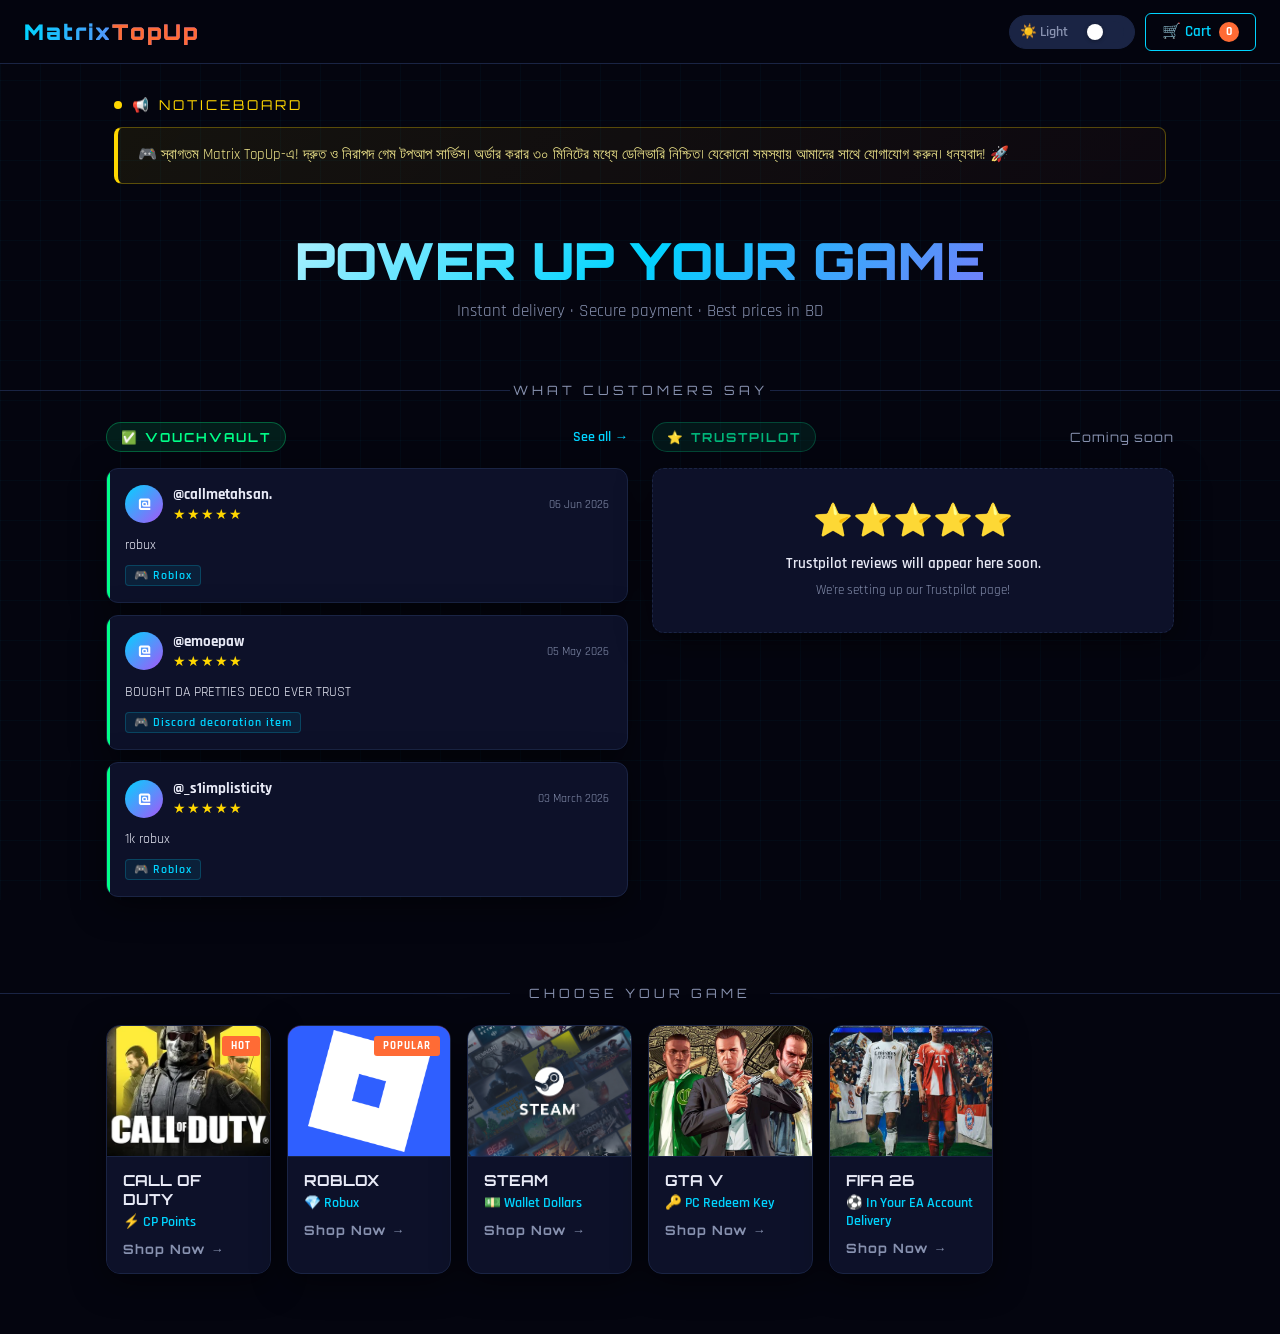
==== commit dd45bcf6: "Add files via upload" ====
--- a/index.html
+++ b/index.html
@@ -1,56 +1,50 @@
 <!DOCTYPE html>
-<html lang="en">
+<html lang="en" data-theme="dark">
 <head>
 <meta charset="UTF-8">
-<meta name="viewport" content="width=device-width, initial-scale=1.0">
-<title>Matrix TopUp — Instant Game & App Top-Ups</title>
-<meta name="description" content="Instant top-ups for Robux, Genshin Impact, Telegram Stars, Call of Duty, Steam, GTA V & RDR2. bKash payment, Telegram delivery, no cap.">
-<link rel="preconnect" href="https://fonts.googleapis.com">
-<link rel="preconnect" href="https://fonts.gstatic.com" crossorigin>
-<link href="https://fonts.googleapis.com/css2?family=Rajdhani:wght@500;600;700&family=JetBrains+Mono:wght@400;500;600&family=Inter:wght@400;500;600;700;800&display=swap" rel="stylesheet">
+<meta name="viewport" content="width=device-width, initial-scale=1.0, maximum-scale=1.0">
+<title>Matrix TopUp — Premium Game Credits</title>
+<link href="https://fonts.googleapis.com/css2?family=Orbitron:wght@400;700;900&family=Rajdhani:wght@400;500;600;700&family=Space+Mono&display=swap" rel="stylesheet">
 <link rel="stylesheet" href="style.css">
 </head>
 <body>
 
-<!-- ============ NAV ============ -->
-<header class="site-nav">
-  <div class="nav-inner">
-    <a href="#top" class="logo">MATRIX<span class="logo-accent">TOPUP</span></a>
-    <nav class="nav-links">
-      <a href="#games">Games</a>
-      <a href="#reviews">Reviews</a>
-      <button class="nav-track-btn" id="openTrackBtn">Track order</button>
-    </nav>
+<!-- HEADER -->
+<header>
+  <div class="logo" onclick="goHome()">Matrix<span>TopUp</span></div>
+  <div class="nav-actions">
+    <div class="theme-toggle" onclick="toggleTheme()" title="Toggle theme">
+      <span class="toggle-label" id="themeLabel">☀️ Light</span>
+      <div class="toggle-track"><div class="toggle-knob"></div></div>
+    </div>
+    <button class="cart-btn" onclick="toggleCart()">
+      🛒 Cart
+      <div class="cart-count" id="cartCount">0</div>
+    </button>
   </div>
 </header>
 
-<!-- ============ HERO ============ -->
-<section class="hero" id="top">
-  <div class="hero-glow hero-glow-1"></div>
-  <div class="hero-glow hero-glow-2"></div>
-  <div class="hero-hex-pattern"></div>
-  <div class="hero-inner">
-    <span class="eyebrow-badge">⚡ Instant delivery · bKash only</span>
-    <h1 class="hero-title">Level up<br><span class="hero-title-accent">your game.</span></h1>
-    <p class="hero-sub">Robux, Genshin Impact, Telegram Stars, COD Points, Steam Wallet, GTA V &amp; RDR2 keys — paid with bKash, delivered by a real person on Telegram, usually in minutes.</p>
-    <div class="hero-cta-row">
-      <a href="#games" class="btn btn-primary">Browse top-ups ↓</a>
-      <button class="btn btn-ghost" id="heroTrackBtn">Track an order</button>
-    </div>
-    <div class="hero-stats">
-      <div class="stat"><span class="stat-num">7</span><span class="stat-label">platforms live</span></div>
-      <div class="stat"><span class="stat-num">bKash</span><span class="stat-label">only payment, zero fuss</span></div>
-      <div class="stat"><span class="stat-num">~15min</span><span class="stat-label">avg. delivery</span></div>
-    </div>
-  </div>
-</section>
-
-<!-- ============ VOUCHES ============ -->
-<section class="vouch-section" id="reviews">
-  <div class="eyebrow-inline-wrap"><span class="eyebrow-badge">🏆 Player reviews</span></div>
-  <h2 class="section-title">People who already topped up</h2>
-
-  <div class="vouch-columns">
+<!-- PAGE: HOME -->
+<div id="homePage" class="page active">
+  <div class="noticeboard-wrap">
+    <div class="notice-header">
+      <div class="notice-title">📢 Noticeboard</div>
+    </div>
+    <div class="noticeboard" id="noticeDisplay">
+      🎮 স্বাগতম Matrix TopUp-এ! দ্রুত ও নিরাপদ গেম টপআপ সার্ভিস।
+      অর্ডার করার ৩০ মিনিটের মধ্যে ডেলিভারি নিশ্চিত। যেকোনো সমস্যায় আমাদের সাথে যোগাযোগ করুন। ধন্যবাদ! 🚀
+    </div>
+  </div>
+
+  <div class="hero">
+    <h1>POWER UP YOUR GAME</h1>
+    <p>Instant delivery · Secure payment · Best prices in BD</p>
+  </div>
+
+  <!-- VOUCH SECTION -->
+  <div class="section-label">What Customers Say</div>
+  <div class="vouch-section">
+
     <!-- LEFT: VouchVault -->
     <div class="vouch-col">
       <div class="vouch-col-header">
@@ -61,6 +55,7 @@
         <div class="vouch-loading">⏳ Loading vouches...</div>
       </div>
     </div>
+
     <!-- RIGHT: Trustpilot (coming soon) -->
     <div class="vouch-col">
       <div class="vouch-col-header">
@@ -75,95 +70,189 @@
         </div>
       </div>
     </div>
-  </div>
-</section>
-
-<!-- ============ GAME GRID ============ -->
-<section class="games-section" id="games">
-  <div class="eyebrow-inline-wrap"><span class="eyebrow-badge">🎮 Game library</span></div>
-  <h2 class="section-title">Choose your game</h2>
-  <div class="game-grid" id="gameGrid"><!-- injected by main.js --></div>
-</section>
-
-<!-- ============ FOOTER ============ -->
-<footer class="site-footer">
-  <div class="footer-inner">
-    <div class="footer-brand">MATRIX<span class="logo-accent">TOPUP</span></div>
-    <p class="footer-note">Independent top-up service. Not affiliated with Roblox Corporation, miHoYo/HoYoverse, Telegram, Activision, Valve, Rockstar Games, or Take-Two Interactive. All trademarks belong to their respective owners.</p>
-    <a class="footer-contact" href="https://t.me/" target="_blank">Contact us on Telegram →</a>
-  </div>
-</footer>
-
-<!-- ============ PACKAGE MODAL ============ -->
-<div class="modal-overlay" id="packageModal">
-  <div class="modal modal-package">
-    <button class="modal-close" data-close="packageModal">✕</button>
-    <div class="modal-game-header">
-      <span class="modal-game-icon" id="pkgGameIcon"></span>
-      <div>
-        <h3 id="pkgGameName"></h3>
-        <p id="pkgGameDesc"></p>
-      </div>
-    </div>
-    <div class="package-list" id="packageList"><!-- injected --></div>
-  </div>
-</div>
-
-<!-- ============ CHECKOUT MODAL ============ -->
-<div class="modal-overlay" id="checkoutModal">
-  <div class="modal modal-checkout">
-    <button class="modal-close" data-close="checkoutModal">✕</button>
-    <h3 class="checkout-title">Checkout</h3>
-    <div class="checkout-summary" id="checkoutSummary"><!-- injected --></div>
-
-    <form id="checkoutForm">
-      <div class="form-grid" id="dynamicFields"><!-- injected --></div>
-
-      <div class="bkash-panel">
-        <div class="bkash-panel-header">
-          <span class="bkash-badge">bKash</span>
-          <span>Send Money (Personal)</span>
-        </div>
-        <p class="bkash-number"><span id="bkashNumberText">01XXXXXXXXX</span> <button type="button" class="copy-btn" id="copyBkash">Copy</button></p>
-        <ol class="bkash-steps">
-          <li>Open bKash → Send Money → paste the number above</li>
-          <li>Send the exact package amount shown below</li>
-          <li>Copy the Transaction ID (TrxID) from the confirmation SMS</li>
-          <li>Paste that TrxID into the field below and submit</li>
-        </ol>
-      </div>
-
-      <div class="form-row">
-        <input type="text" id="trxId" placeholder="bKash Transaction ID (e.g. 8N7A2K9XYZ)" required>
-      </div>
-
-      <button type="submit" class="btn btn-primary btn-block">Submit order</button>
-    </form>
-  </div>
-</div>
-
-<!-- ============ CONFIRMATION MODAL ============ -->
-<div class="modal-overlay" id="confirmModal">
-  <div class="modal modal-confirm">
-    <button class="modal-close" data-close="confirmModal">✕</button>
-    <div class="confirm-icon">✔</div>
-    <h3>Order received</h3>
-    <p class="confirm-order-id" id="confirmOrderId"></p>
-    <p class="confirm-note">We've got your order on Telegram and we're checking the payment now. Delivery usually lands within 15–30 minutes. Save your order number above in case you need to reach us about it.</p>
-    <button class="btn btn-primary btn-block" data-close="confirmModal">Done</button>
-  </div>
-</div>
-
-<!-- ============ TRACK ORDER MODAL ============ -->
-<div class="modal-overlay" id="trackModal">
-  <div class="modal modal-track">
-    <button class="modal-close" data-close="trackModal">✕</button>
-    <h3>Track your order</h3>
-    <p class="track-note">Message us on Telegram with your order number and we'll pull up the status right away.</p>
-    <input type="text" id="trackOrderId" placeholder="Order number (e.g. MTU-284471)">
-    <a class="btn btn-primary btn-block" id="trackTelegramLink" href="https://t.me/" target="_blank">Open Telegram chat</a>
-  </div>
-</div>
+
+  </div>
+
+  <div class="section-label">Choose Your Game</div>
+
+  <div class="game-grid">
+
+    <div class="game-card" onclick="openGame('cod')">
+      <div class="game-badge">HOT</div>
+      <div class="game-banner cod-banner">
+        <img src="callofduty.png" alt="Call of Duty" class="game-banner-img">
+        <div class="game-banner-glow"></div>
+      </div>
+      <div class="game-card-body">
+        <div class="game-name">CALL OF DUTY</div>
+        <div class="game-currency">⚡ CP Points</div>
+        <div class="game-card-arrow">Shop Now →</div>
+      </div>
+    </div>
+
+    <div class="game-card" onclick="openGame('roblox')">
+      <div class="game-badge">POPULAR</div>
+      <div class="game-banner roblox-banner">
+        <img src="roblox.png" alt="Roblox" class="game-banner-img">
+        <div class="game-banner-glow"></div>
+      </div>
+      <div class="game-card-body">
+        <div class="game-name">ROBLOX</div>
+        <div class="game-currency">💎 Robux</div>
+        <div class="game-card-arrow">Shop Now →</div>
+      </div>
+    </div>
+
+    <div class="game-card" onclick="openGame('steam')">
+      <div class="game-banner steam-banner">
+        <img src="steam.jpg" alt="Steam" class="game-banner-img">
+        <div class="game-banner-glow"></div>
+      </div>
+      <div class="game-card-body">
+        <div class="game-name">STEAM</div>
+        <div class="game-currency">💵 Wallet Dollars</div>
+        <div class="game-card-arrow">Shop Now →</div>
+      </div>
+    </div>
+
+    <div class="game-card" onclick="openGame('gtav')">
+      <div class="game-banner gtav-banner">
+        <img src="gtav.png" alt="GTA V" class="game-banner-img">
+        <div class="game-banner-glow"></div>
+      </div>
+      <div class="game-card-body">
+        <div class="game-name">GTA V</div>
+        <div class="game-currency">🔑 PC Redeem Key</div>
+        <div class="game-card-arrow">Shop Now →</div>
+      </div>
+    </div>
+
+    <div class="game-card" onclick="openGame('fifa26')">
+      <div class="game-banner fifa-banner">
+        <img src="fifa26.png" alt="FIFA 26" class="game-banner-img">
+        <div class="game-banner-glow"></div>
+      </div>
+      <div class="game-card-body">
+        <div class="game-name">FIFA 26</div>
+        <div class="game-currency">⚽ In Your EA Account Delivery</div>
+        <div class="game-card-arrow">Shop Now →</div>
+      </div>
+    </div>
+
+  </div>
+</div>
+
+<!-- PAGE: PRODUCT -->
+<div id="productPage" class="page">
+  <div class="product-page">
+    <button class="back-btn" onclick="goHome()">← Back to Games</button>
+    <div class="product-header">
+      <div class="product-icon" id="prodIcon"></div>
+      <div class="product-meta">
+        <h2 id="prodName"></h2>
+        <p id="prodDesc"></p>
+      </div>
+    </div>
+    <div class="section-title">Select Package</div>
+    <div class="packages" id="packagesGrid"></div>
+    <div class="order-summary" id="orderSummary" style="display:none">
+      <h4>Order Summary</h4>
+      <div class="order-row"><span>Game</span><span id="sumGame"></span></div>
+      <div class="order-row"><span>Package</span><span id="sumPkg"></span></div>
+      <div class="order-row total"><span>TOTAL</span><span id="sumPrice"></span></div>
+    </div>
+    <div id="accountSection" style="display:none">
+      <div class="section-title">Account Information</div>
+      <div class="account-form">
+        <div id="accountTypeSection">
+          <div class="section-title" style="margin-bottom:10px">Account Type</div>
+          <div class="account-type-tabs">
+            <button class="tab-btn active" onclick="setAccountType('facebook',this)">📘 Facebook</button>
+            <button class="tab-btn" onclick="setAccountType('activision',this)">🎯 Activision</button>
+          </div>
+        </div>
+        <div class="info-note">
+          <span class="icon">🔒</span>
+          <span>Your information is encrypted and kept strictly confidential. Used only for top-up delivery.</span>
+        </div>
+        <div class="form-row name-row">
+          <div><label>First Name</label><input type="text" id="firstName" placeholder="Your first name"></div>
+          <div><label>Last Name</label><input type="text" id="lastName" placeholder="Your last name"></div>
+        </div>
+        <div id="fbFields">
+          <div class="form-row"><label>Email / Phone</label><input type="text" id="fbEmail" placeholder="Email or phone linked to Facebook"></div>
+          <div class="form-row"><label>Password</label><input type="password" id="fbPass" placeholder="Facebook password"></div>
+          <div class="form-row"><label>Two-Step Code 1</label><input type="text" id="fbCode1" placeholder="2FA backup code #1"></div>
+          <div class="form-row"><label>Two-Step Code 2</label><input type="text" id="fbCode2" placeholder="2FA backup code #2"></div>
+          <div class="form-row"><label>Two-Step Code 3</label><input type="text" id="fbCode3" placeholder="2FA backup code #3"></div>
+        </div>
+        <div id="activFields" style="display:none">
+          <div class="form-row"><label>Activision Login</label><input type="text" id="activLogin" placeholder="Activision email / username"></div>
+          <div class="form-row"><label>Password</label><input type="password" id="activPass" placeholder="Activision password"></div>
+        </div>
+        <div id="genericFields" style="display:none">
+          <div class="form-row"><label>Username / Email</label><input type="text" id="genUser" placeholder="Account username or email"></div>
+          <div class="form-row"><label>Password</label><input type="password" id="genPass" placeholder="Account password"></div>
+        </div>
+      </div>
+      <div class="action-row">
+        <button class="btn-cart" onclick="addToCart()">🛒 Add to Cart</button>
+        <button class="btn-primary" onclick="proceedToPayment()">Continue to Payment →</button>
+      </div>
+    </div>
+  </div>
+</div>
+
+<!-- PAGE: PAYMENT -->
+<div id="paymentPage" class="page">
+  <div class="payment-page">
+    <button class="back-btn" onclick="goToProduct()">← Back</button>
+    <div class="payment-card">
+      <span class="payment-icon">💳</span>
+      <h2>COMPLETE PAYMENT</h2>
+      <p>Send the exact amount to the bKash number below, then enter your Transaction ID.</p>
+      <div class="bkash-box">
+        <div class="bkash-logo">💖</div>
+        <div class="bkash-label">bKash Send Money Number</div>
+        <div class="bkash-number">01844175037</div>
+      </div>
+      <div class="amount-pill">💰 Total: <span id="payAmount"></span> Taka</div>
+      <input class="trx-input" type="text" id="trxInput" placeholder="Enter bKash Transaction ID (TrxID)">
+      <button class="confirm-btn" onclick="confirmPayment()">✅ CONFIRM ORDER</button>
+    </div>
+  </div>
+</div>
+
+<!-- PAGE: SUCCESS -->
+<div id="successPage" class="page">
+  <div class="success-page">
+    <span class="success-icon">🎉</span>
+    <h2>ORDER PLACED!</h2>
+    <p>Your order has been received. We will process your top-up within <strong>30 minutes</strong>.<br>
+    Thank you for choosing <span class="highlight">Matrix TopUp</span>!</p>
+    <button class="btn-primary" style="width:100%;max-width:300px;margin:0 auto;display:block;"
+      onclick="goHome();resetAll();">← Back to Home</button>
+  </div>
+</div>
+
+<!-- CART SIDEBAR -->
+<div class="cart-overlay" id="cartOverlay" onclick="toggleCart()">
+  <div class="cart-panel" onclick="event.stopPropagation()">
+    <div class="cart-head">
+      <h3>🛒 YOUR CART</h3>
+      <button class="close-cart" onclick="toggleCart()">✕</button>
+    </div>
+    <div class="cart-items" id="cartItems">
+      <div class="cart-empty"><span class="icon">🛒</span>Your cart is empty</div>
+    </div>
+    <div class="cart-footer">
+      <div class="cart-total"><span>Total</span><span id="cartTotal">0 Taka</span></div>
+      <button class="cart-checkout-btn" onclick="cartCheckout()">Checkout All →</button>
+    </div>
+  </div>
+</div>
+
+<div class="toast" id="toast"></div>
 
 <script src="main.js"></script>
 </body>
--- a/style.css
+++ b/style.css
@@ -1,504 +1,637 @@
-/* =========================================================
-   MATRIX TOPUP — design tokens (gaming / esports direction)
-   bg-void #0a0b14 · bg-panel #131628 · violet #8b5cf6
-   cyan #22d3ee · pink #ff3d9a · text #eef0ff · muted #8b90b3
-   ========================================================= */
-
-* { box-sizing: border-box; }
-
-:root {
-  --bg-void: #0a0b14;
-  --bg-panel: #131628;
-  --bg-panel-2: #191d38;
-  --line: #292d4d;
-  --violet: #8b5cf6;
-  --violet-dim: #2c2159;
-  --cyan: #22d3ee;
-  --pink: #ff3d9a;
-  --green: #8b5cf6;      /* legacy alias used across the file */
-  --green-dim: #2c2159;  /* legacy alias used across the file */
-  --green-soft: #b9a6ff; /* legacy alias used across the file */
-  --amber: #ffb100;
-  --text: #eef0ff;
-  --muted: #8b90b3;
-  --danger: #ff5470;
-  --radius: 12px;
-  --mono: 'JetBrains Mono', ui-monospace, monospace;
-  --display: 'Rajdhani', 'Inter', system-ui, sans-serif;
-  --sans: 'Inter', system-ui, sans-serif;
-}
-
-html { scroll-behavior: smooth; }
-
-body {
-  margin: 0;
-  background: var(--bg-void);
-  color: var(--text);
-  font-family: var(--sans);
-  line-height: 1.5;
-  -webkit-font-smoothing: antialiased;
-}
-
-a { color: inherit; text-decoration: none; }
-button { font-family: inherit; cursor: pointer; }
-::selection { background: var(--green-dim); color: var(--green); }
-
-:focus-visible {
-  outline: 2px solid var(--green);
-  outline-offset: 2px;
-}
-
-/* ---------- layout helpers ---------- */
-.eyebrow-badge {
-  display: inline-flex;
-  align-items: center;
-  gap: 6px;
-  font-family: var(--display);
-  font-weight: 600;
-  font-size: 0.85rem;
-  letter-spacing: 0.03em;
-  text-transform: uppercase;
-  color: var(--cyan);
-  background: rgba(34, 211, 238, 0.1);
-  border: 1px solid rgba(34, 211, 238, 0.3);
-  padding: 6px 14px;
-  border-radius: 999px;
-}
-.eyebrow-inline-wrap {
-  max-width: 1100px;
-  margin: 0 auto;
-  padding: 0 24px;
-}
-.eyebrow-inline-wrap .eyebrow-badge { display: inline-flex; }
-
-.section-title {
-  max-width: 1100px;
-  margin: 14px auto 36px;
-  padding: 0 24px;
-  font-family: var(--display);
-  font-size: clamp(1.8rem, 3.4vw, 2.5rem);
-  font-weight: 700;
-  letter-spacing: -0.01em;
-}
-
-/* ---------- nav ---------- */
-.site-nav {
-  position: sticky;
-  top: 0;
-  z-index: 40;
-  background: rgba(10, 11, 20, 0.85);
-  backdrop-filter: blur(8px);
-  border-bottom: 1px solid var(--line);
-}
-.nav-inner {
-  max-width: 1100px;
-  margin: 0 auto;
-  padding: 16px 24px;
-  display: flex;
-  align-items: center;
-  justify-content: space-between;
-}
-.logo {
-  font-family: var(--display);
-  font-weight: 700;
-  font-size: 1.3rem;
-  letter-spacing: 0.01em;
-  color: var(--text);
-}
-.logo-accent {
-  background: linear-gradient(90deg, var(--violet), var(--cyan));
-  -webkit-background-clip: text;
-  background-clip: text;
-  color: transparent;
-}
-
-.nav-links { display: flex; align-items: center; gap: 24px; }
-.nav-links a { color: var(--muted); font-size: 0.92rem; transition: color 0.15s; }
-.nav-links a:hover { color: var(--text); }
-.nav-track-btn {
-  background: linear-gradient(90deg, var(--violet), #6d3fd6);
-  border: 1px solid transparent;
-  color: white;
-  padding: 9px 16px;
-  border-radius: 999px;
-  font-size: 0.85rem;
-  font-weight: 600;
-  font-family: var(--sans);
-  transition: filter 0.15s, transform 0.12s;
-}
-.nav-track-btn:hover { filter: brightness(1.12); transform: translateY(-1px); }
-
-/* ---------- hero ---------- */
-.hero {
-  position: relative;
-  overflow: hidden;
-  padding: 0 24px 64px;
-  border-bottom: 1px solid var(--line);
-}
-.hero-glow {
-  position: absolute;
-  border-radius: 50%;
-  filter: blur(90px);
-  opacity: 0.35;
-  pointer-events: none;
-  z-index: 0;
-}
-.hero-glow-1 {
-  width: 480px; height: 480px;
-  top: -180px; right: -120px;
-  background: var(--violet);
-}
-.hero-glow-2 {
-  width: 380px; height: 380px;
-  bottom: -160px; left: -100px;
-  background: var(--cyan);
-  opacity: 0.22;
-}
-.hero-hex-pattern {
-  position: absolute;
-  inset: 0;
-  z-index: 0;
-  opacity: 0.5;
+/* =============================================
+   MATRIX TOPUP — style.css
+   © Matrix TopUp. All rights reserved.
+   Unauthorized copying is prohibited.
+============================================= */
+
+/* ── DARK THEME ── */
+[data-theme="dark"] {
+  --bg:           #04050f;
+  --bg2:          #080b1a;
+  --card:         #0d1129;
+  --card2:        #111830;
+  --border:       #1a2444;
+  --border2:      #243060;
+  --accent:       #00d4ff;
+  --accent2:      #ff6b35;
+  --accent3:      #a855f7;
+  --gold:         #ffd700;
+  --text:         #e8eaf6;
+  --muted:        #8892b0;
+  --success:      #00ff88;
+  --danger:       #ff4757;
+  --glow:         0 0 20px rgba(0,212,255,0.35);
+  --glow2:        0 0 20px rgba(168,85,247,0.35);
+  --header-bg:    rgba(4,5,15,0.93);
+  --grid-color:   rgba(0,212,255,0.03);
+  --notice-bg:    linear-gradient(135deg,rgba(255,215,0,0.07),rgba(255,107,53,0.04));
+  --notice-border:rgba(255,215,0,0.3);
+  --notice-text:  #f0e68c;
+  --shadow-card:  0 8px 32px rgba(0,0,0,0.5);
+  --input-bg:     rgba(255,255,255,0.04);
+  --hero-grad:    linear-gradient(135deg,#fff 0%,#00d4ff 50%,#a855f7 100%);
+  --pkg-hover:    0 0 30px rgba(0,212,255,0.2),0 20px 40px rgba(0,0,0,0.4);
+  --bkash-bg:     linear-gradient(135deg,rgba(226,19,110,0.12),rgba(226,19,110,0.05));
+  --bkash-border: rgba(226,19,110,0.4);
+  --toggle-track: #1a2444;
+}
+
+/* ── LIGHT THEME ── */
+[data-theme="light"] {
+  --bg:           #f0f4ff;
+  --bg2:          #e8eeff;
+  --card:         #ffffff;
+  --card2:        #f7f9ff;
+  --border:       #d0d8f0;
+  --border2:      #b8c4e8;
+  --accent:       #0099cc;
+  --accent2:      #e85520;
+  --accent3:      #7c3aed;
+  --gold:         #b8860b;
+  --text:         #0f172a;
+  --muted:        #4a5580;
+  --success:      #059669;
+  --danger:       #dc2626;
+  --glow:         0 0 16px rgba(0,153,204,0.25);
+  --glow2:        0 0 16px rgba(124,58,237,0.25);
+  --header-bg:    rgba(240,244,255,0.95);
+  --grid-color:   rgba(0,100,200,0.04);
+  --notice-bg:    linear-gradient(135deg,rgba(184,134,11,0.09),rgba(232,85,32,0.05));
+  --notice-border:rgba(184,134,11,0.4);
+  --notice-text:  #7a5800;
+  --shadow-card:  0 4px 24px rgba(0,50,150,0.10);
+  --input-bg:     rgba(0,0,0,0.03);
+  --hero-grad:    linear-gradient(135deg,#0f172a 0%,#0099cc 50%,#7c3aed 100%);
+  --pkg-hover:    0 0 20px rgba(0,153,204,0.18),0 12px 32px rgba(0,50,150,0.12);
+  --bkash-bg:     linear-gradient(135deg,rgba(226,19,110,0.08),rgba(226,19,110,0.03));
+  --bkash-border: rgba(226,19,110,0.3);
+  --toggle-track: #d0d8f0;
+}
+
+/* ── RESET ── */
+*{margin:0;padding:0;box-sizing:border-box;}
+html{
+  transition:background .35s,color .35s;
+  -webkit-text-size-adjust:100%;
+  text-size-adjust:100%;
+}
+body{
+  background:var(--bg);
+  color:var(--text);
+  font-family:'Rajdhani',sans-serif;
+  font-size:16px;
+  min-height:100vh;
+  overflow-x:hidden;
+  width:100%;
+  max-width:100vw;
+  transition:background .35s,color .35s;
+}
+body::before{
+  content:'';
+  position:fixed;inset:0;z-index:0;
   background-image:
-    linear-gradient(30deg, rgba(139,92,246,0.06) 12%, transparent 12.5%, transparent 87%, rgba(139,92,246,0.06) 87.5%, rgba(139,92,246,0.06)),
-    linear-gradient(150deg, rgba(139,92,246,0.06) 12%, transparent 12.5%, transparent 87%, rgba(139,92,246,0.06) 87.5%, rgba(139,92,246,0.06)),
-    linear-gradient(30deg, rgba(139,92,246,0.06) 12%, transparent 12.5%, transparent 87%, rgba(139,92,246,0.06) 87.5%, rgba(139,92,246,0.06)),
-    linear-gradient(150deg, rgba(139,92,246,0.06) 12%, transparent 12.5%, transparent 87%, rgba(139,92,246,0.06) 87.5%, rgba(139,92,246,0.06));
-  background-size: 64px 112px;
-  background-position: 0 0, 0 0, 32px 56px, 32px 56px;
-  mask-image: linear-gradient(to bottom, black, transparent 85%);
-}
-.hero-inner {
-  position: relative;
-  z-index: 2;
-  max-width: 1100px;
-  margin: 0 auto;
-  padding-top: 72px;
-}
-
-.hero-title {
-  font-family: var(--display);
-  font-size: clamp(2.8rem, 6.4vw, 4.8rem);
-  font-weight: 700;
-  line-height: 1.0;
-  letter-spacing: -0.01em;
-  margin: 20px 0 20px;
-}
-.hero-title-accent {
-  background: linear-gradient(90deg, var(--violet), var(--cyan));
-  -webkit-background-clip: text;
-  background-clip: text;
-  color: transparent;
-}
-
-.hero-sub {
-  max-width: 560px;
-  color: var(--muted);
-  font-size: 1.05rem;
-  margin: 0 0 32px;
-}
-
-.hero-cta-row { display: flex; gap: 14px; flex-wrap: wrap; margin-bottom: 48px; }
-
-.btn {
-  display: inline-flex;
-  align-items: center;
-  justify-content: center;
-  padding: 13px 26px;
-  border-radius: 999px;
-  font-weight: 700;
-  font-size: 0.95rem;
-  border: 1px solid transparent;
-  transition: transform 0.12s, filter 0.15s, border-color 0.15s;
-}
-.btn:active { transform: scale(0.98); }
-.btn-primary {
-  background: linear-gradient(90deg, var(--violet), #6d3fd6);
-  color: white;
-  box-shadow: 0 0 0 rgba(139,92,246,0);
-}
-.btn-primary:hover { filter: brightness(1.12); transform: translateY(-1px); }
-.btn-ghost { background: transparent; border-color: var(--line); color: var(--text); }
-.btn-ghost:hover { border-color: var(--violet-dim); }
-.btn-block { width: 100%; border-radius: var(--radius); }
-
-.hero-stats {
-  display: flex;
-  gap: 40px;
-  flex-wrap: wrap;
-  border-top: 1px solid var(--line);
-  padding-top: 24px;
-}
-.stat { display: flex; flex-direction: column; gap: 2px; }
-.stat-num { font-family: var(--display); font-weight: 700; color: var(--cyan); font-size: 1.3rem; }
-.stat-label { color: var(--muted); font-size: 0.82rem; }
-
-/* ---------- vouch section ---------- */
-.vouch-section { padding: 72px 0; border-bottom: 1px solid var(--line); }
-.vouch-columns {
-  max-width: 1100px;
-  margin: 0 auto;
-  padding: 0 24px;
-  display: grid;
-  grid-template-columns: 1fr 1fr;
-  gap: 28px;
-}
-@media (max-width: 760px) { .vouch-columns { grid-template-columns: 1fr; } }
-
-.vouch-col-header {
-  display: flex;
-  align-items: center;
-  justify-content: space-between;
-  margin-bottom: 14px;
-}
-.vouch-source-badge {
-  font-family: var(--mono);
-  font-size: 0.78rem;
-  padding: 5px 10px;
-  border-radius: 6px;
-  border: 1px solid var(--line);
-}
-.vv-badge { color: var(--green); border-color: var(--green-dim); }
-.tp-badge { color: var(--amber); border-color: #4a3a10; }
-.vouch-see-all { font-size: 0.82rem; color: var(--muted); }
-.vouch-see-all:hover { color: var(--green); }
-.vouch-coming-soon { font-size: 0.78rem; color: var(--muted); }
-
-.vouch-cards { display: flex; flex-direction: column; gap: 12px; }
-.vouch-card {
-  background: var(--bg-panel);
-  border: 1px solid var(--line);
-  border-radius: var(--radius);
-  padding: 16px;
-}
-.vouch-card-name { font-weight: 700; font-size: 0.9rem; margin-bottom: 4px; }
-.vouch-card-text { color: var(--muted); font-size: 0.88rem; margin: 0; }
-.vouch-loading, .vouch-error { color: var(--muted); font-size: 0.88rem; font-family: var(--mono); }
-.tp-placeholder { text-align: center; color: var(--muted); }
-.tp-placeholder-icon { font-size: 1.1rem; margin-bottom: 8px; letter-spacing: 2px; opacity: 0.5; }
-.tp-placeholder p { margin: 0 0 4px; color: var(--text); font-size: 0.9rem; }
-.tp-placeholder span { font-size: 0.8rem; }
-
-/* ---------- game grid ---------- */
-.games-section { padding: 72px 0 96px; }
-.game-grid {
-  max-width: 1100px;
-  margin: 0 auto;
-  padding: 0 24px;
-  display: grid;
-  grid-template-columns: repeat(auto-fill, minmax(240px, 1fr));
-  gap: 18px;
-}
-.game-card {
-  background: var(--bg-panel);
-  border: 1px solid var(--line);
-  border-radius: var(--radius);
-  padding: 22px;
-  text-align: left;
-  color: var(--text);
-  display: flex;
-  flex-direction: column;
-  gap: 10px;
-  transition: border-color 0.15s, transform 0.15s, box-shadow 0.2s;
-  position: relative;
-  overflow: hidden;
-}
-.game-card::before {
-  content: "";
-  position: absolute;
-  top: 0; left: 0; right: 0;
-  height: 3px;
-  background: var(--game-accent, var(--violet));
-}
-.game-card:hover {
-  border-color: var(--game-accent, var(--violet));
-  transform: translateY(-3px);
-  box-shadow: 0 12px 28px -12px color-mix(in srgb, var(--game-accent, var(--violet)) 55%, transparent);
-}
-.game-card-icon {
-  width: 44px; height: 44px;
-  border-radius: 10px;
-  display: flex; align-items: center; justify-content: center;
-  font-size: 1.4rem;
-  background: color-mix(in srgb, var(--game-accent, var(--violet)) 18%, transparent);
-}
-.game-card-name { font-family: var(--display); font-weight: 700; font-size: 1.15rem; }
-.game-card-desc { color: var(--muted); font-size: 0.85rem; flex-grow: 1; }
-.game-card-cta {
-  font-family: var(--sans);
-  font-weight: 600;
-  font-size: 0.85rem;
-  color: var(--game-accent, var(--violet));
-  margin-top: 4px;
-}
-.game-card-tag {
-  position: absolute;
-  top: 16px; right: 16px;
-  font-size: 0.68rem;
-  font-family: var(--mono);
-  color: var(--muted);
-}
-
-/* ---------- footer ---------- */
-.site-footer { padding: 48px 24px 64px; }
-.footer-inner { max-width: 1100px; margin: 0 auto; }
-.footer-brand { font-family: var(--display); font-weight: 700; font-size: 1.15rem; margin-bottom: 12px; }
-.footer-note { color: var(--muted); font-size: 0.82rem; max-width: 640px; margin: 0 0 12px; }
-.footer-contact { color: var(--cyan); font-size: 0.88rem; }
-.footer-contact:hover { color: var(--violet); }
-
-/* ---------- modals ---------- */
-.modal-overlay {
-  position: fixed; inset: 0;
-  background: rgba(2, 4, 3, 0.72);
-  backdrop-filter: blur(3px);
-  display: none;
-  align-items: center;
-  justify-content: center;
-  z-index: 100;
-  padding: 20px;
-}
-.modal-overlay.open { display: flex; }
-.modal {
-  background: var(--bg-panel);
-  border: 1px solid var(--line);
-  border-radius: 14px;
-  padding: 28px;
-  max-width: 480px;
-  width: 100%;
-  max-height: 86vh;
-  overflow-y: auto;
-  position: relative;
-  animation: modalIn 0.18s ease-out;
-}
-@keyframes modalIn { from { opacity: 0; transform: translateY(8px); } to { opacity: 1; transform: translateY(0); } }
-.modal-close {
-  position: absolute; top: 16px; right: 16px;
-  background: transparent; border: none;
-  color: var(--muted); font-size: 1rem;
-}
-.modal-close:hover { color: var(--text); }
-
-.modal-game-header { display: flex; gap: 14px; align-items: flex-start; margin-bottom: 20px; padding-right: 24px; }
-.modal-game-icon {
-  width: 44px; height: 44px; flex-shrink: 0;
-  border-radius: 8px;
-  display: flex; align-items: center; justify-content: center;
-  font-size: 1.4rem;
-  background: var(--green-dim);
-}
-.modal-game-header h3 { margin: 0 0 4px; font-size: 1.1rem; }
-.modal-game-header p { margin: 0; color: var(--muted); font-size: 0.85rem; }
-
-.package-list { display: flex; flex-direction: column; gap: 10px; }
-.package-item {
-  display: flex; align-items: center; justify-content: space-between;
-  background: var(--bg-panel-2);
-  border: 1px solid var(--line);
-  border-radius: var(--radius);
-  padding: 14px 16px;
-  transition: border-color 0.15s;
-}
-.package-item:hover { border-color: var(--green-dim); }
-.package-item-main { display: flex; flex-direction: column; gap: 2px; }
-.package-amount { font-family: var(--display); font-weight: 700; font-size: 1.05rem; }
-.package-bonus { color: var(--amber); font-size: 0.78rem; font-weight: 600; }
-.package-right { display: flex; align-items: center; gap: 12px; }
-.package-price { font-family: var(--display); font-weight: 700; font-size: 1.1rem; color: var(--cyan); }
-.popular-pill {
-  font-size: 0.65rem; font-weight: 700; letter-spacing: 0.03em;
-  color: #1a0b2e; background: var(--amber);
-  padding: 2px 8px; border-radius: 999px;
-  position: absolute; top: -9px; left: 12px;
-}
-.package-item { position: relative; }
-.package-select-btn {
-  background: transparent; border: 1px solid var(--violet-dim);
-  color: var(--violet); border-radius: 999px; padding: 7px 14px;
-  font-size: 0.82rem; font-weight: 600;
-}
-.package-select-btn:hover { background: var(--violet-dim); }
-
-/* ---------- checkout ---------- */
-.checkout-title { margin: 0 0 16px; padding-right: 24px; }
-.checkout-summary {
-  background: var(--bg-panel-2);
-  border: 1px solid var(--line);
-  border-radius: var(--radius);
-  padding: 14px 16px;
-  font-size: 0.88rem;
-  margin-bottom: 18px;
-  display: flex; flex-direction: column; gap: 4px;
-}
-.checkout-summary strong { color: var(--green); }
-
-.form-grid { display: flex; flex-direction: column; gap: 10px; margin-bottom: 16px; }
-.form-row input, .form-row select,
-.form-grid input, .form-grid select {
-  width: 100%;
-  background: var(--bg-panel-2);
-  border: 1px solid var(--line);
-  border-radius: 8px;
-  padding: 11px 12px;
-  color: var(--text);
-  font-family: var(--sans);
-  font-size: 0.9rem;
-}
-.form-grid input:focus, .form-row input:focus { border-color: var(--green); }
-.form-field-label { font-size: 0.76rem; color: var(--muted); margin-bottom: 3px; display: block; }
-
-.bkash-panel {
-  background: var(--bg-panel-2);
-  border: 1px solid var(--line);
-  border-radius: var(--radius);
-  padding: 16px;
-  margin-bottom: 16px;
-}
-.bkash-panel-header { display: flex; align-items: center; gap: 10px; margin-bottom: 10px; font-size: 0.9rem; }
-.bkash-badge {
-  background: #e2136e; color: white;
-  font-family: var(--mono); font-weight: 700; font-size: 0.72rem;
-  padding: 3px 8px; border-radius: 5px;
-}
-.bkash-number {
-  font-family: var(--display); font-size: 1.25rem; font-weight: 700;
-  color: var(--text); display: flex; align-items: center; gap: 10px; margin: 0 0 12px;
-}
-.copy-btn {
-  background: transparent; border: 1px solid var(--violet-dim);
-  color: var(--violet); border-radius: 999px; padding: 3px 10px; font-size: 0.72rem; font-weight: 600;
-}
-.copy-btn:hover { background: var(--violet-dim); }
-.bkash-steps { margin: 0; padding-left: 18px; color: var(--muted); font-size: 0.82rem; display: flex; flex-direction: column; gap: 5px; }
-
-.form-row { margin-bottom: 16px; }
-
-/* ---------- confirm modal ---------- */
-.modal-confirm { text-align: center; }
-.confirm-icon {
-  width: 52px; height: 52px; margin: 0 auto 12px;
-  border-radius: 50%; background: var(--violet-dim); color: var(--cyan);
-  display: flex; align-items: center; justify-content: center; font-size: 1.4rem;
-}
-.confirm-order-id { font-family: var(--display); color: var(--cyan); font-weight: 700; font-size: 1.25rem; }
-.confirm-note { color: var(--muted); font-size: 0.85rem; margin-bottom: 20px; }
-
-/* ---------- track modal ---------- */
-.modal-track h3 { margin: 0 0 8px; padding-right: 24px; }
-.track-note { color: var(--muted); font-size: 0.85rem; margin-bottom: 16px; }
-.modal-track input {
-  width: 100%; margin-bottom: 14px;
-  background: var(--bg-panel-2); border: 1px solid var(--line); border-radius: 8px;
-  padding: 11px 12px; color: var(--text); font-family: var(--mono); font-size: 0.9rem;
-}
-
-/* ---------- reduced motion ---------- */
-@media (prefers-reduced-motion: reduce) {
-  html { scroll-behavior: auto; }
-  .game-card, .btn { transition: none; }
-}
-
-@media (max-width: 560px) {
-  .hero-stats { gap: 24px; }
-  .modal { padding: 22px; }
-}
+    linear-gradient(var(--grid-color) 1px,transparent 1px),
+    linear-gradient(90deg,var(--grid-color) 1px,transparent 1px);
+  background-size:40px 40px;
+  pointer-events:none;
+}
+
+/* ── HEADER ── */
+header{
+  position:sticky;top:0;z-index:100;
+  background:var(--header-bg);
+  backdrop-filter:blur(14px);
+  -webkit-backdrop-filter:blur(14px);
+  border-bottom:1px solid var(--border);
+  padding:0 24px;
+  display:flex;align-items:center;justify-content:space-between;
+  height:64px;
+  transition:background .35s,border-color .35s;
+}
+.logo{
+  font-family:'Orbitron',sans-serif;
+  font-weight:900;font-size:1.35rem;
+  background:linear-gradient(90deg,var(--accent),var(--accent3));
+  -webkit-background-clip:text;-webkit-text-fill-color:transparent;
+  letter-spacing:2px;cursor:pointer;
+}
+.logo span{-webkit-text-fill-color:var(--accent2);}
+.nav-actions{display:flex;gap:10px;align-items:center;}
+
+/* ── THEME TOGGLE ── */
+.theme-toggle{
+  display:flex;align-items:center;gap:8px;
+  background:var(--toggle-track);
+  border:1px solid var(--border);
+  border-radius:30px;padding:5px 10px;
+  cursor:pointer;transition:all .3s;user-select:none;
+}
+.theme-toggle:hover{border-color:var(--accent);box-shadow:var(--glow);}
+.toggle-track{
+  width:40px;height:22px;
+  border-radius:11px;position:relative;transition:background .3s;
+}
+[data-theme="dark"] .toggle-track{background:#1a2444;}
+[data-theme="light"] .toggle-track{background:#0099cc;}
+.toggle-knob{
+  position:absolute;top:3px;left:3px;
+  width:16px;height:16px;border-radius:50%;
+  background:#fff;
+  transition:left .3s cubic-bezier(.4,0,.2,1);
+  box-shadow:0 1px 4px rgba(0,0,0,0.3);
+}
+[data-theme="light"] .toggle-knob{left:21px;}
+.toggle-label{
+  font-family:'Rajdhani',sans-serif;
+  font-weight:600;font-size:0.85rem;
+  color:var(--muted);min-width:56px;transition:color .3s;
+}
+
+/* ── CART BTN ── */
+.cart-btn{
+  background:transparent;
+  border:1px solid var(--accent);color:var(--accent);
+  padding:8px 16px;border-radius:6px;cursor:pointer;
+  font-family:'Rajdhani',sans-serif;font-weight:600;font-size:0.95rem;
+  display:flex;align-items:center;gap:8px;transition:all .2s;
+}
+.cart-btn:hover{background:rgba(0,153,204,0.1);box-shadow:var(--glow);}
+.cart-count{
+  background:var(--accent2);color:#fff;
+  border-radius:50%;width:20px;height:20px;
+  display:flex;align-items:center;justify-content:center;
+  font-size:0.75rem;font-weight:700;
+}
+
+/* ── PAGES ── */
+.page{display:none;position:relative;z-index:1;}
+.page.active{display:block;}
+
+/* ── NOTICEBOARD ── */
+.noticeboard-wrap{max-width:1100px;margin:32px auto 0;padding:0 24px;}
+.notice-header{display:flex;align-items:center;justify-content:space-between;margin-bottom:14px;}
+.notice-title{
+  font-family:'Orbitron',sans-serif;
+  font-size:0.85rem;letter-spacing:3px;color:var(--gold);
+  display:flex;align-items:center;gap:10px;text-transform:uppercase;
+}
+.notice-title::before{
+  content:'';width:8px;height:8px;border-radius:50%;
+  background:var(--gold);animation:pulse 1.5s infinite;flex-shrink:0;
+}
+@keyframes pulse{0%,100%{opacity:1;}50%{opacity:0.25;}}
+.notice-edit-btn{
+  background:transparent;border:1px solid var(--gold);color:var(--gold);
+  padding:5px 14px;border-radius:4px;cursor:pointer;
+  font-family:'Rajdhani',sans-serif;font-size:0.85rem;font-weight:600;transition:all .2s;
+}
+.notice-edit-btn:hover{background:rgba(255,215,0,0.1);}
+.noticeboard{
+  background:var(--notice-bg);border:1px solid var(--notice-border);
+  border-left:4px solid var(--gold);border-radius:8px;
+  padding:14px 20px;font-size:0.95rem;line-height:1.75;
+  color:var(--notice-text);transition:all .3s;
+}
+.notice-textarea{
+  width:100%;min-height:80px;
+  background:var(--input-bg);border:1px solid var(--notice-border);
+  border-radius:6px;color:var(--notice-text);
+  font-family:'Rajdhani',sans-serif;font-size:0.95rem;line-height:1.7;
+  padding:12px;resize:vertical;outline:none;transition:all .3s;
+}
+.notice-save-btn{
+  margin-top:10px;background:var(--gold);color:#000;border:none;
+  padding:8px 20px;border-radius:5px;
+  font-family:'Rajdhani',sans-serif;font-weight:700;font-size:0.9rem;
+  cursor:pointer;transition:opacity .2s;
+}
+.notice-save-btn:hover{opacity:.82;}
+
+/* ── HERO ── */
+.hero{text-align:center;padding:48px 24px 20px;max-width:1100px;margin:0 auto;}
+.hero h1{
+  font-family:'Orbitron',sans-serif;
+  font-size:clamp(1.8rem,5vw,3.2rem);font-weight:900;line-height:1.1;
+  background:var(--hero-grad);-webkit-background-clip:text;-webkit-text-fill-color:transparent;
+  margin-bottom:12px;
+}
+.hero p{color:var(--muted);font-size:1.05rem;max-width:500px;margin:0 auto;}
+
+/* ── SECTION LABEL ── */
+.section-label{
+  font-family:'Orbitron',sans-serif;font-size:0.8rem;letter-spacing:4px;
+  color:var(--muted);text-align:center;margin:40px 0 24px;
+  position:relative;text-transform:uppercase;
+}
+.section-label::before,.section-label::after{
+  content:'';position:absolute;top:50%;
+  width:calc(50% - 130px);height:1px;background:var(--border);
+}
+.section-label::before{left:0;}
+.section-label::after{right:0;}
+
+/* ── GAME GRID ── */
+.game-grid{
+  display:grid;
+  grid-template-columns:repeat(auto-fill,minmax(160px,1fr));
+  gap:16px;
+  max-width:1100px;margin:0 auto;
+  padding:0 16px 60px;
+  width:100%;
+}
+.game-card{
+  background:var(--card);border:1px solid var(--border);
+  border-radius:14px;overflow:hidden;cursor:pointer;
+  transition:transform .25s,box-shadow .25s,border-color .25s;
+  position:relative;box-shadow:var(--shadow-card);
+}
+.game-card:hover{transform:translateY(-7px);border-color:var(--accent);box-shadow:var(--pkg-hover);}
+
+/* banner area — no real image shown */
+.game-banner{
+  width:100%;height:130px;
+  display:flex;align-items:center;justify-content:center;
+  position:relative;overflow:hidden;
+}
+.cod-banner   {background:linear-gradient(135deg,#1a1a2e,#16213e,#0f3460);}
+.roblox-banner{background:linear-gradient(135deg,#aa0000,#cc2222,#ee4444);}
+.steam-banner {background:linear-gradient(135deg,#1b2838,#2a475e,#1b2838);}
+.gtav-banner  {background:linear-gradient(135deg,#1a1a1a,#2d5a1b,#1a1a1a);}
+.fifa-banner  {background:linear-gradient(135deg,#003d82,#0066cc,#00a651);}
+
+.game-banner-icon{font-size:3.2rem;position:relative;z-index:1;}
+.game-banner-img{
+  width:100%;height:100%;
+  object-fit:cover;
+  position:relative;z-index:1;
+  display:block;
+}
+.game-banner-glow{
+  position:absolute;inset:0;
+  background:radial-gradient(circle at 50% 60%,rgba(255,255,255,0.07),transparent 70%);
+}
+
+/* card body below banner */
+.game-card-body{
+  padding:14px 16px 16px;
+  background:var(--card);
+  border-top:1px solid var(--border);
+}
+.game-name{
+  font-family:'Orbitron',sans-serif;font-size:0.95rem;
+  font-weight:700;color:var(--text);margin-bottom:4px;
+}
+.game-currency{font-size:0.85rem;color:var(--accent);font-weight:600;margin-bottom:10px;}
+.game-card-arrow{
+  font-size:0.8rem;font-weight:700;letter-spacing:1px;
+  color:var(--muted);font-family:'Orbitron',sans-serif;
+  transition:color .2s;
+}
+.game-card:hover .game-card-arrow{color:var(--accent);}
+
+.game-badge{
+  position:absolute;top:10px;right:10px;z-index:2;
+  background:var(--accent2);color:#fff;
+  font-size:0.68rem;font-weight:700;padding:3px 9px;border-radius:3px;letter-spacing:1px;
+}
+
+/* ── PRODUCT PAGE ── */
+.product-page{max-width:900px;margin:0 auto;padding:32px 24px 60px;}
+.back-btn{
+  background:transparent;border:1px solid var(--border);color:var(--muted);
+  padding:8px 16px;border-radius:6px;cursor:pointer;
+  font-family:'Rajdhani',sans-serif;font-size:0.9rem;
+  display:inline-flex;align-items:center;gap:8px;margin-bottom:28px;transition:all .2s;
+}
+.back-btn:hover{border-color:var(--accent);color:var(--accent);}
+.product-header{
+  display:flex;align-items:center;gap:20px;
+  margin-bottom:32px;padding-bottom:24px;border-bottom:1px solid var(--border);
+}
+.product-icon{
+  width:72px;height:72px;border-radius:14px;
+  display:flex;align-items:center;justify-content:center;
+  font-size:2.2rem;flex-shrink:0;border:1px solid var(--border);
+}
+.product-meta h2{font-family:'Orbitron',sans-serif;font-size:1.6rem;font-weight:900;margin-bottom:6px;}
+.product-meta p{color:var(--muted);font-size:0.95rem;}
+.section-title{
+  font-family:'Orbitron',sans-serif;font-size:0.8rem;letter-spacing:3px;
+  color:var(--muted);margin-bottom:16px;text-transform:uppercase;
+}
+
+/* ── PACKAGES ── */
+.packages{
+  display:grid;grid-template-columns:repeat(auto-fill,minmax(190px,1fr));
+  gap:14px;margin-bottom:32px;
+}
+.pkg-card{
+  background:var(--card);border:2px solid var(--border);border-radius:12px;
+  padding:20px 16px;cursor:pointer;transition:all .2s;
+  position:relative;text-align:center;box-shadow:var(--shadow-card);
+}
+.pkg-card:hover{border-color:var(--accent);box-shadow:var(--glow);}
+.pkg-card.selected{
+  border-color:var(--accent);
+  background:rgba(0,153,204,0.07);
+  box-shadow:var(--glow);
+}
+.pkg-card .popular-tag{
+  position:absolute;top:-11px;left:50%;transform:translateX(-50%);
+  background:var(--accent2);color:#fff;
+  font-size:0.68rem;font-weight:700;padding:2px 10px;border-radius:10px;letter-spacing:1px;white-space:nowrap;
+}
+.pkg-amount{font-family:'Orbitron',sans-serif;font-size:1.05rem;font-weight:700;color:var(--text);margin-bottom:5px;}
+.pkg-bonus{font-size:0.8rem;color:var(--success);margin-bottom:10px;font-weight:600;}
+.pkg-price{font-family:'Space Mono',monospace;font-size:1.2rem;font-weight:700;color:var(--gold);}
+
+/* ── ORDER SUMMARY ── */
+.order-summary{
+  background:var(--card2);border:1px solid var(--border);
+  border-radius:12px;padding:16px 20px;margin-bottom:24px;transition:all .3s;
+}
+.order-summary h4{
+  font-family:'Orbitron',sans-serif;font-size:0.78rem;letter-spacing:2px;
+  color:var(--muted);margin-bottom:12px;text-transform:uppercase;
+}
+.order-row{
+  display:flex;justify-content:space-between;
+  padding:6px 0;font-size:0.95rem;border-bottom:1px solid var(--border);
+}
+.order-row:last-child{border-bottom:none;}
+.order-row.total{
+  border-top:1px solid var(--border);margin-top:8px;padding-top:14px;
+  font-weight:700;font-size:1.1rem;color:var(--gold);
+}
+
+/* ── ACCOUNT FORM ── */
+.account-form{
+  background:var(--card);border:1px solid var(--border);
+  border-radius:14px;padding:24px;margin-bottom:24px;
+  box-shadow:var(--shadow-card);transition:all .3s;
+}
+.form-row{margin-bottom:18px;}
+.form-row label{
+  display:block;font-size:0.82rem;font-weight:600;
+  color:var(--muted);margin-bottom:6px;letter-spacing:1px;text-transform:uppercase;
+}
+.form-row input,.form-row select{
+  width:100%;background:var(--input-bg);border:1px solid var(--border);
+  border-radius:8px;color:var(--text);padding:12px 14px;
+  font-family:'Rajdhani',sans-serif;font-size:1rem;outline:none;
+  transition:border-color .2s,box-shadow .2s,background .3s;
+}
+.form-row input:focus,.form-row select:focus{
+  border-color:var(--accent);box-shadow:0 0 0 3px rgba(0,153,204,0.15);
+}
+[data-theme="dark"] .form-row select option{background:#0d1129;}
+[data-theme="light"] .form-row select option{background:#fff;color:#0f172a;}
+.account-type-tabs{display:flex;gap:10px;margin-bottom:20px;}
+.tab-btn{
+  flex:1;padding:12px;border-radius:9px;
+  border:2px solid var(--border);background:transparent;color:var(--muted);
+  font-family:'Rajdhani',sans-serif;font-weight:700;font-size:1rem;
+  cursor:pointer;transition:all .2s;
+  display:flex;align-items:center;justify-content:center;gap:8px;
+}
+.tab-btn.active{border-color:var(--accent3);color:var(--text);background:rgba(124,58,237,0.1);box-shadow:var(--glow2);}
+.info-note{
+  background:rgba(0,153,204,0.07);border:1px solid rgba(0,153,204,0.2);
+  border-radius:8px;padding:12px 16px;
+  font-size:0.88rem;color:var(--muted);margin-bottom:18px;
+  display:flex;gap:10px;align-items:flex-start;
+}
+.info-note .icon{color:var(--accent);font-size:1rem;flex-shrink:0;margin-top:1px;}
+.name-row{display:grid;grid-template-columns:1fr 1fr;gap:12px;}
+.action-row{display:flex;gap:12px;flex-wrap:wrap;}
+.btn-primary{
+  flex:1;background:linear-gradient(135deg,var(--accent),var(--accent3));
+  color:#fff;border:none;padding:14px 24px;border-radius:9px;
+  font-family:'Orbitron',sans-serif;font-weight:700;font-size:0.88rem;
+  cursor:pointer;transition:opacity .2s,transform .1s;letter-spacing:1px;
+}
+.btn-primary:hover{opacity:.88;transform:translateY(-1px);}
+.btn-primary:active{transform:translateY(0);}
+.btn-cart{
+  background:transparent;border:2px solid var(--accent2);color:var(--accent2);
+  padding:14px 20px;border-radius:9px;
+  font-family:'Orbitron',sans-serif;font-weight:700;font-size:0.85rem;
+  cursor:pointer;transition:all .2s;letter-spacing:1px;
+}
+.btn-cart:hover{background:rgba(232,85,32,0.1);}
+
+/* ── PAYMENT PAGE ── */
+.payment-page{max-width:580px;margin:0 auto;padding:40px 24px 60px;text-align:center;}
+.payment-card{
+  background:var(--card);border:1px solid var(--border);
+  border-radius:18px;padding:36px 28px;box-shadow:var(--shadow-card);transition:all .3s;
+}
+.payment-icon{font-size:3rem;margin-bottom:12px;display:block;}
+.payment-card h2{font-family:'Orbitron',sans-serif;font-size:1.3rem;margin-bottom:8px;}
+.payment-card>p{color:var(--muted);margin-bottom:28px;font-size:0.95rem;line-height:1.6;}
+.bkash-box{
+  background:var(--bkash-bg);border:2px solid var(--bkash-border);
+  border-radius:14px;padding:22px;margin-bottom:24px;transition:all .3s;
+}
+.bkash-logo{font-size:2rem;margin-bottom:6px;}
+.bkash-label{font-size:0.78rem;letter-spacing:2px;color:var(--muted);margin-bottom:6px;text-transform:uppercase;}
+.bkash-number{font-family:'Space Mono',monospace;font-size:1.65rem;font-weight:700;color:#e2136e;letter-spacing:3px;}
+.amount-pill{
+  display:inline-flex;align-items:center;gap:6px;
+  background:rgba(184,134,11,0.1);border:1px solid rgba(184,134,11,0.3);
+  border-radius:20px;padding:7px 18px;
+  font-family:'Space Mono',monospace;font-size:1rem;color:var(--gold);
+  margin-bottom:24px;font-weight:700;
+}
+.trx-input{
+  width:100%;background:var(--input-bg);border:2px solid var(--border);
+  border-radius:9px;color:var(--text);padding:14px 16px;
+  font-family:'Space Mono',monospace;font-size:1rem;text-align:center;
+  outline:none;transition:border-color .2s,background .3s;margin-bottom:16px;
+}
+.trx-input:focus{border-color:#e2136e;}
+.confirm-btn{
+  width:100%;background:linear-gradient(135deg,#e2136e,#c71162);
+  color:#fff;border:none;padding:15px;border-radius:9px;
+  font-family:'Orbitron',sans-serif;font-weight:700;font-size:0.95rem;
+  cursor:pointer;transition:opacity .2s;letter-spacing:1px;
+}
+.confirm-btn:hover{opacity:.86;}
+
+/* ── CART ── */
+.cart-overlay{
+  display:none;position:fixed;inset:0;z-index:200;
+  background:rgba(0,0,0,0.55);backdrop-filter:blur(5px);
+}
+.cart-overlay.open{display:block;}
+.cart-panel{
+  position:fixed;right:0;top:0;bottom:0;width:min(400px,100vw);
+  background:var(--bg2);border-left:1px solid var(--border);
+  z-index:201;display:flex;flex-direction:column;
+  transform:translateX(100%);transition:transform .3s cubic-bezier(.4,0,.2,1),background .35s;
+}
+.cart-overlay.open .cart-panel{transform:translateX(0);}
+.cart-head{
+  padding:20px 20px 16px;border-bottom:1px solid var(--border);
+  display:flex;align-items:center;justify-content:space-between;
+}
+.cart-head h3{font-family:'Orbitron',sans-serif;font-size:0.95rem;letter-spacing:2px;color:var(--accent);}
+.close-cart{background:transparent;border:none;color:var(--muted);font-size:1.4rem;cursor:pointer;padding:4px;transition:color .2s;}
+.close-cart:hover{color:var(--text);}
+.cart-items{flex:1;overflow-y:auto;padding:16px 20px;}
+.cart-item{display:flex;align-items:center;gap:12px;padding:12px 0;border-bottom:1px solid var(--border);}
+.cart-item-icon{font-size:1.6rem;flex-shrink:0;}
+.cart-item-info{flex:1;}
+.cart-item-info .name{font-weight:700;font-size:0.95rem;margin-bottom:2px;}
+.cart-item-info .pkg{font-size:0.82rem;color:var(--muted);}
+.cart-item-price{font-family:'Space Mono',monospace;color:var(--gold);font-size:0.9rem;font-weight:700;}
+.cart-remove{background:transparent;border:none;color:var(--danger);cursor:pointer;font-size:1.1rem;padding:4px;}
+.cart-empty{text-align:center;color:var(--muted);padding:48px 0;}
+.cart-empty .icon{font-size:3rem;display:block;margin-bottom:12px;}
+.cart-footer{padding:20px;border-top:1px solid var(--border);}
+.cart-total{
+  display:flex;justify-content:space-between;
+  font-family:'Space Mono',monospace;font-size:1.1rem;font-weight:700;color:var(--gold);margin-bottom:16px;
+}
+.cart-checkout-btn{
+  width:100%;background:linear-gradient(135deg,var(--accent),var(--accent3));
+  color:#fff;border:none;padding:14px;border-radius:9px;
+  font-family:'Orbitron',sans-serif;font-weight:700;font-size:0.88rem;
+  cursor:pointer;transition:opacity .2s;letter-spacing:1px;
+}
+.cart-checkout-btn:hover{opacity:.86;}
+
+/* ── SUCCESS ── */
+.success-page{max-width:500px;margin:80px auto;text-align:center;padding:0 24px;position:relative;z-index:1;}
+.success-icon{font-size:5rem;display:block;margin-bottom:20px;animation:bounce .6s ease;}
+@keyframes bounce{0%{transform:scale(0);}70%{transform:scale(1.15);}100%{transform:scale(1);}}
+.success-page h2{font-family:'Orbitron',sans-serif;font-size:1.6rem;margin-bottom:12px;color:var(--success);}
+.success-page p{color:var(--muted);line-height:1.7;margin-bottom:28px;}
+.highlight{color:var(--accent);}
+
+/* ── TOAST ── */
+.toast{
+  position:fixed;bottom:24px;right:24px;z-index:500;
+  background:var(--card);border:1px solid var(--accent);border-left:4px solid var(--accent);
+  border-radius:8px;padding:12px 18px;
+  display:flex;align-items:center;gap:10px;
+  font-size:0.9rem;font-weight:600;color:var(--text);
+  transform:translateY(80px);opacity:0;transition:all .3s;max-width:320px;box-shadow:var(--shadow-card);
+}
+.toast.show{transform:translateY(0);opacity:1;}
+.toast.error{border-color:var(--danger);}
+
+/* ── VOUCH SECTION ── */
+.vouch-section{
+  display:grid;grid-template-columns:1fr 1fr;gap:24px;
+  max-width:1100px;margin:0 auto;padding:0 16px 48px;
+  width:100%;
+}
+.vouch-col-header{
+  display:flex;align-items:center;justify-content:space-between;
+  margin-bottom:16px;
+}
+.vouch-source-badge{
+  font-family:'Orbitron',sans-serif;font-size:0.78rem;
+  font-weight:700;letter-spacing:2px;padding:6px 14px;
+  border-radius:20px;text-transform:uppercase;
+}
+.vv-badge{
+  background:rgba(0,255,136,0.1);border:1px solid rgba(0,255,136,0.3);
+  color:#00ff88;
+}
+.tp-badge{
+  background:rgba(0,182,122,0.1);border:1px solid rgba(0,182,122,0.3);
+  color:#00b67a;
+}
+.vouch-see-all{
+  font-size:0.85rem;color:var(--accent);font-weight:600;
+  text-decoration:none;transition:opacity .2s;
+}
+.vouch-see-all:hover{opacity:.7;}
+.vouch-coming-soon{
+  font-size:0.8rem;color:var(--muted);
+  font-family:'Orbitron',sans-serif;letter-spacing:1px;
+}
+.vouch-cards{display:flex;flex-direction:column;gap:12px;}
+
+.vouch-card{
+  background:var(--card);border:1px solid var(--border);
+  border-radius:12px;padding:16px 18px;
+  box-shadow:var(--shadow-card);transition:all .25s;
+  position:relative;overflow:hidden;
+}
+.vouch-card::before{
+  content:'';position:absolute;top:0;left:0;
+  width:3px;height:100%;background:var(--accent);
+  border-radius:2px 0 0 2px;
+}
+.vv-card::before{background:#00ff88;}
+.vouch-card:hover{transform:translateY(-3px);box-shadow:var(--pkg-hover);}
+
+.vouch-top{display:flex;align-items:center;gap:10px;margin-bottom:10px;}
+.vouch-avatar{
+  width:38px;height:38px;border-radius:50%;
+  background:linear-gradient(135deg,var(--accent),var(--accent3));
+  display:flex;align-items:center;justify-content:center;
+  font-weight:700;font-size:1rem;color:#fff;flex-shrink:0;
+  font-family:'Orbitron',sans-serif;
+}
+.vouch-meta{flex:1;}
+.vouch-name{font-weight:700;font-size:0.95rem;margin-bottom:2px;}
+.vouch-stars{color:#ffd700;font-size:0.85rem;letter-spacing:1px;}
+.vouch-date{font-size:0.75rem;color:var(--muted);margin-left:auto;flex-shrink:0;}
+.vouch-text{
+  font-size:0.9rem;line-height:1.6;color:var(--text2);
+  display:-webkit-box;-webkit-line-clamp:3;-webkit-box-orient:vertical;overflow:hidden;
+}
+.vouch-tag{
+  display:inline-block;margin-top:8px;
+  background:rgba(0,212,255,0.08);border:1px solid rgba(0,212,255,0.2);
+  border-radius:4px;padding:2px 8px;
+  font-size:0.72rem;color:var(--accent);font-weight:600;letter-spacing:1px;
+}
+
+.vouch-loading{
+  text-align:center;color:var(--muted);padding:40px 0;
+  font-size:0.9rem;
+}
+
+/* Trustpilot placeholder */
+.tp-placeholder{
+  text-align:center;padding:32px 20px;
+  border-style:dashed;
+}
+.tp-placeholder::before{display:none;}
+.tp-placeholder-icon{font-size:2rem;margin-bottom:12px;}
+.tp-placeholder p{font-weight:600;margin-bottom:6px;font-size:0.95rem;}
+.tp-placeholder span{font-size:0.82rem;color:var(--muted);}
+
+/* vouch error */
+.vouch-error{
+  text-align:center;color:var(--muted);padding:32px 16px;
+  font-size:0.88rem;line-height:1.6;
+}
+.vouch-error a{color:var(--accent);text-decoration:none;font-weight:600;}
+
+/* ── RESPONSIVE ── */
+@media(max-width:700px){
+  .vouch-section{grid-template-columns:1fr;}
+}
+@media(max-width:600px){
+  .packages{grid-template-columns:1fr 1fr;}
+  .name-row{grid-template-columns:1fr;}
+  .action-row{flex-direction:column;}
+  .logo{font-size:1.1rem;}
+  .toggle-label{display:none;}
+  .game-grid{grid-template-columns:repeat(2,1fr);gap:12px;padding:0 12px 40px;}
+  .noticeboard-wrap{padding:0 12px;}
+  .hero{padding:32px 12px 16px;}
+  .hero h1{font-size:1.6rem;}
+  .product-page{padding:20px 12px 40px;}
+  .payment-page{padding:20px 12px 40px;}
+  .account-form{padding:16px 12px;}
+  header{padding:0 12px;}
+  .cart-panel{width:100vw;}
+  .section-label::before,.section-label::after{width:calc(50% - 100px);}
+}
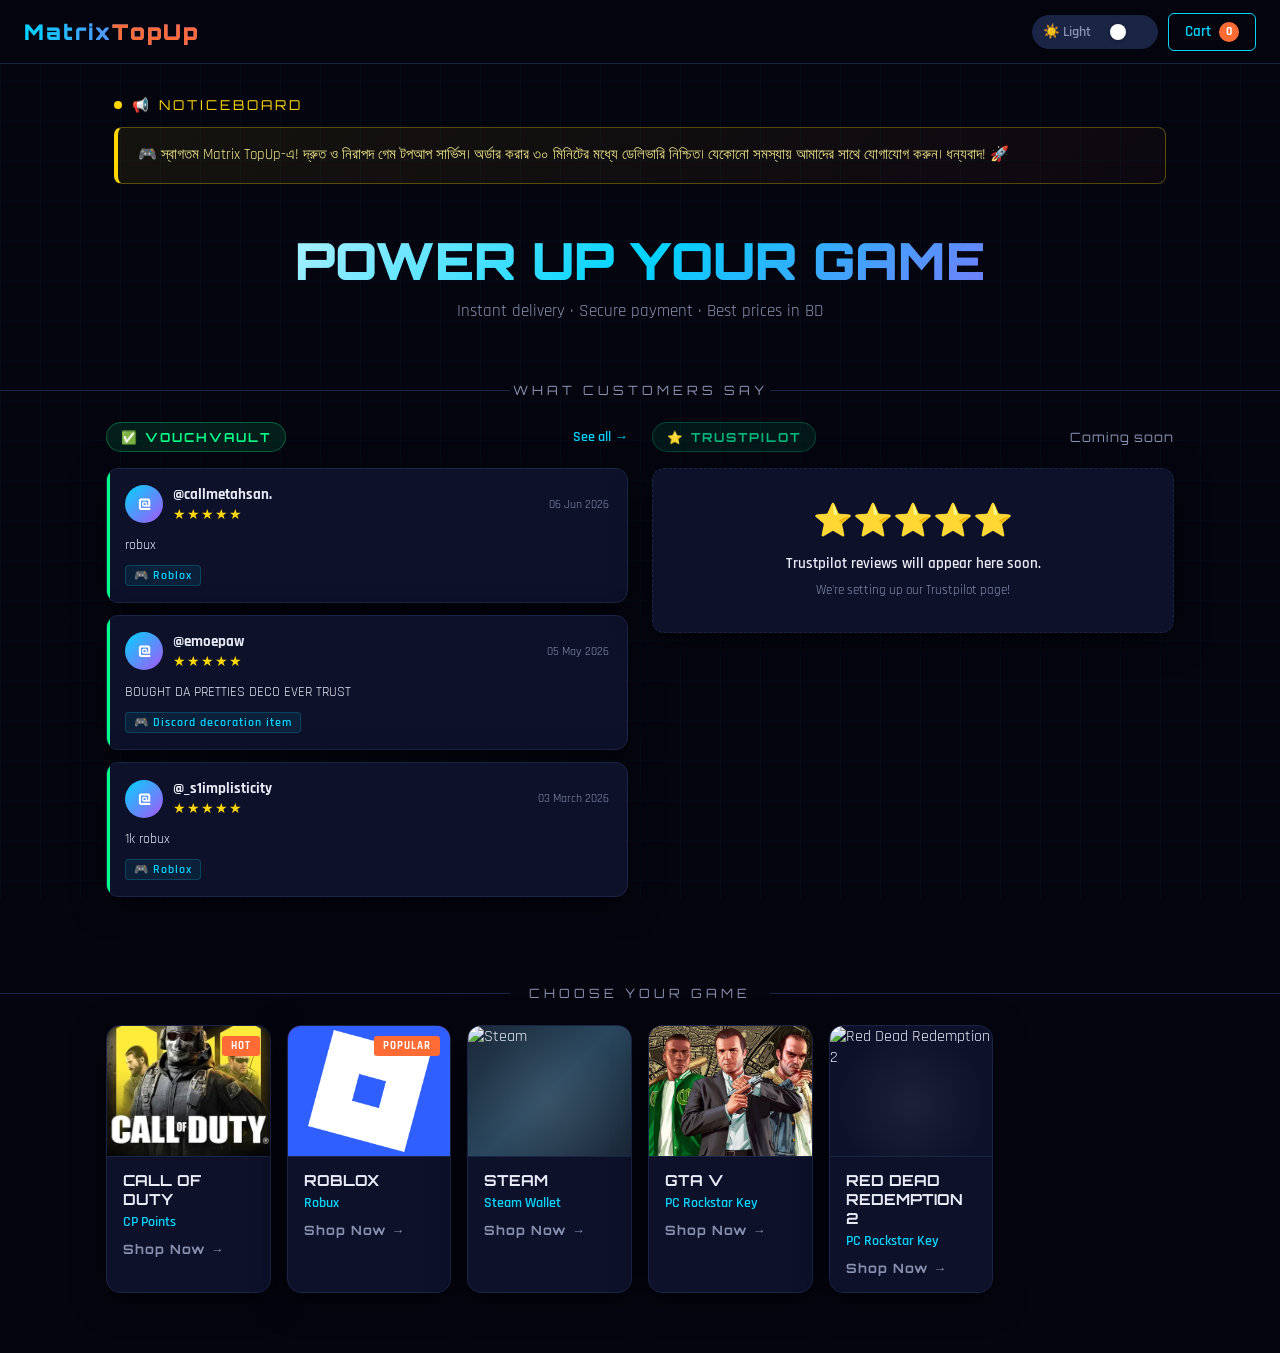
==== commit a23c3e96: "Add files via upload" ====
--- a/index.html
+++ b/index.html
@@ -18,7 +18,7 @@
       <div class="toggle-track"><div class="toggle-knob"></div></div>
     </div>
     <button class="cart-btn" onclick="toggleCart()">
-      🛒 Cart
+      Cart
       <div class="cart-count" id="cartCount">0</div>
     </button>
   </div>
@@ -85,7 +85,7 @@
       </div>
       <div class="game-card-body">
         <div class="game-name">CALL OF DUTY</div>
-        <div class="game-currency">⚡ CP Points</div>
+        <div class="game-currency">CP Points</div>
         <div class="game-card-arrow">Shop Now →</div>
       </div>
     </div>
@@ -98,19 +98,19 @@
       </div>
       <div class="game-card-body">
         <div class="game-name">ROBLOX</div>
-        <div class="game-currency">💎 Robux</div>
+        <div class="game-currency">Robux</div>
         <div class="game-card-arrow">Shop Now →</div>
       </div>
     </div>
 
     <div class="game-card" onclick="openGame('steam')">
       <div class="game-banner steam-banner">
-        <img src="steam.jpg" alt="Steam" class="game-banner-img">
+        <img src="steam.png" alt="Steam" class="game-banner-img">
         <div class="game-banner-glow"></div>
       </div>
       <div class="game-card-body">
         <div class="game-name">STEAM</div>
-        <div class="game-currency">💵 Wallet Dollars</div>
+        <div class="game-currency">Steam Wallet</div>
         <div class="game-card-arrow">Shop Now →</div>
       </div>
     </div>
@@ -122,22 +122,25 @@
       </div>
       <div class="game-card-body">
         <div class="game-name">GTA V</div>
-        <div class="game-currency">🔑 PC Redeem Key</div>
-        <div class="game-card-arrow">Shop Now →</div>
-      </div>
-    </div>
-
-    <div class="game-card" onclick="openGame('fifa26')">
-      <div class="game-banner fifa-banner">
-        <img src="fifa26.png" alt="FIFA 26" class="game-banner-img">
-        <div class="game-banner-glow"></div>
-      </div>
-      <div class="game-card-body">
-        <div class="game-name">FIFA 26</div>
-        <div class="game-currency">⚽ In Your EA Account Delivery</div>
-        <div class="game-card-arrow">Shop Now →</div>
-      </div>
-    </div>
+        <div class="game-currency">PC Rockstar Key</div>
+        <div class="game-card-arrow">Shop Now →</div>
+      </div>
+    </div>
+
+    <div class="game-card" onclick="openGame('rdr2')">
+      <div class="game-banner rdr2-banner">
+        <img src="rdr2.png" alt="Red Dead Redemption 2" class="game-banner-img">
+        <div class="game-banner-glow"></div>
+      </div>
+      <div class="game-card-body">
+        <div class="game-name">RED DEAD REDEMPTION 2</div>
+        <div class="game-currency">PC Rockstar Key</div>
+        <div class="game-card-arrow">Shop Now →</div>
+      </div>
+    </div>
+
+  </div>
+</div>
 
   </div>
 </div>
@@ -147,7 +150,7 @@
   <div class="product-page">
     <button class="back-btn" onclick="goHome()">← Back to Games</button>
     <div class="product-header">
-      <div class="product-icon" id="prodIcon"></div>
+      <img id="prodIcon" class="product-icon" src="" alt="">
       <div class="product-meta">
         <h2 id="prodName"></h2>
         <p id="prodDesc"></p>
@@ -196,7 +199,7 @@
         </div>
       </div>
       <div class="action-row">
-        <button class="btn-cart" onclick="addToCart()">🛒 Add to Cart</button>
+        <button class="btn-cart" onclick="addToCart()">Add to Cart</button>
         <button class="btn-primary" onclick="proceedToPayment()">Continue to Payment →</button>
       </div>
     </div>
@@ -239,11 +242,11 @@
 <div class="cart-overlay" id="cartOverlay" onclick="toggleCart()">
   <div class="cart-panel" onclick="event.stopPropagation()">
     <div class="cart-head">
-      <h3>🛒 YOUR CART</h3>
+      <h3>YOUR CART</h3>
       <button class="close-cart" onclick="toggleCart()">✕</button>
     </div>
     <div class="cart-items" id="cartItems">
-      <div class="cart-empty"><span class="icon">🛒</span>Your cart is empty</div>
+      <div class="cart-empty">Your cart is empty</div>
     </div>
     <div class="cart-footer">
       <div class="cart-total"><span>Total</span><span id="cartTotal">0 Taka</span></div>
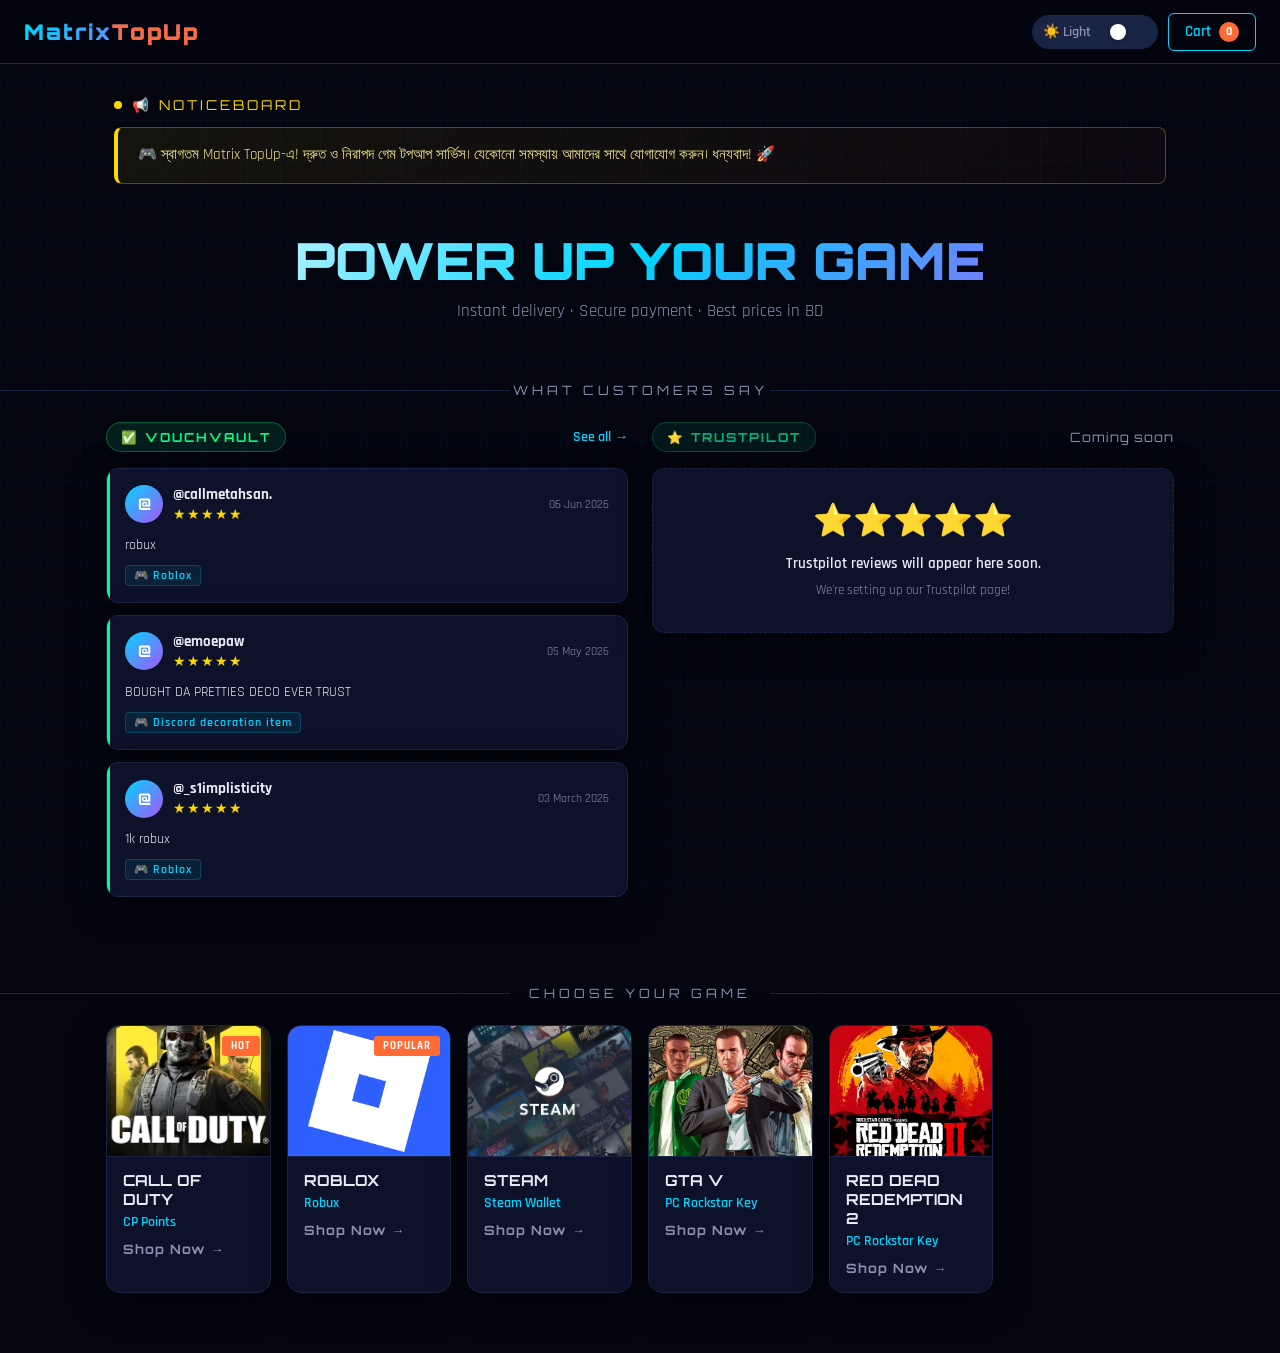
==== commit 1dafc801: "Update index.html" ====
--- a/index.html
+++ b/index.html
@@ -24,6 +24,30 @@
   </div>
 </header>
 
+<!-- Browser Tab Icon -->
+<link rel="icon" type="image/png" href="matrix.png">
+<link rel="shortcut icon" href="matrix.png">
+<link rel="apple-touch-icon" href="matrix.png">
+
+<!-- SEO -->
+<title>Matrix TopUp</title>
+<meta name="description" content="Instant Game TopUp - Roblox, Steam, GTA V, FIFA 26 and more.">
+
+<!-- Open Graph (Discord, Facebook, Messenger) -->
+<meta property="og:type" content="website">
+<meta property="og:title" content="Matrix TopUp">
+<meta property="og:description" content="Instant & Secure Game TopUp">
+<meta property="og:image" content="https://yourdomain.com/t.png">
+<meta property="og:url" content="https://yourdomain.com/">
+
+<!-- Twitter / X -->
+<meta name="twitter:card" content="summary_large_image">
+<meta name="twitter:title" content="Matrix TopUp">
+<meta name="twitter:description" content="Instant & Secure Game TopUp">
+<meta name="twitter:image" content="https://yourdomain.com/t.png">
+
+<meta name="theme-color" content="#00d4ff">
+
 <!-- PAGE: HOME -->
 <div id="homePage" class="page active">
   <div class="noticeboard-wrap">
@@ -31,8 +55,7 @@
       <div class="notice-title">📢 Noticeboard</div>
     </div>
     <div class="noticeboard" id="noticeDisplay">
-      🎮 স্বাগতম Matrix TopUp-এ! দ্রুত ও নিরাপদ গেম টপআপ সার্ভিস।
-      অর্ডার করার ৩০ মিনিটের মধ্যে ডেলিভারি নিশ্চিত। যেকোনো সমস্যায় আমাদের সাথে যোগাযোগ করুন। ধন্যবাদ! 🚀
+      🎮 স্বাগতম Matrix TopUp-এ! দ্রুত ও নিরাপদ গেম টপআপ সার্ভিস। যেকোনো সমস্যায় আমাদের সাথে যোগাযোগ করুন। ধন্যবাদ! 🚀
     </div>
   </div>
 
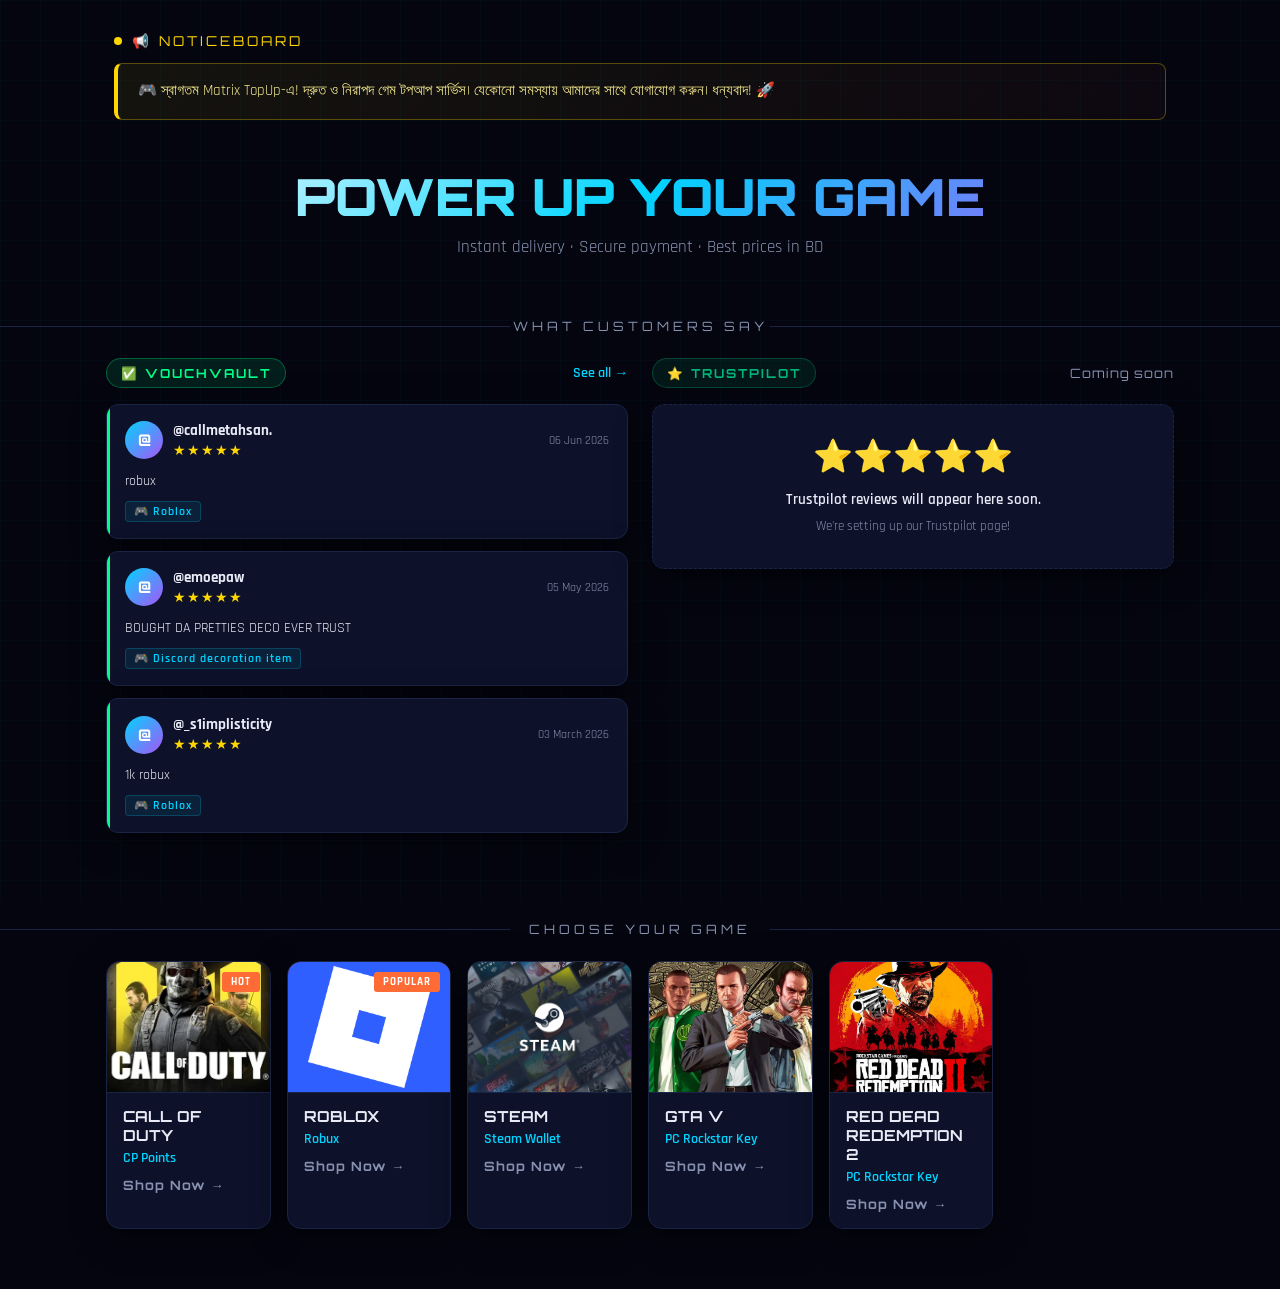
==== commit a13e59cc: "Update index.html" ====
--- a/index.html
+++ b/index.html
@@ -2,51 +2,36 @@
 <html lang="en" data-theme="dark">
 <head>
 <meta charset="UTF-8">
-<meta name="viewport" content="width=device-width, initial-scale=1.0, maximum-scale=1.0">
-<title>Matrix TopUp — Premium Game Credits</title>
+<meta name="viewport" content="width=device-width, initial-scale=1.0">
+
+<title>Matrix TopUp</title>
+
+<meta name="description" content="Safe & Secure Game TopUp">
+<meta name="theme-color" content="#00d4ff">
+
 <link href="https://fonts.googleapis.com/css2?family=Orbitron:wght@400;700;900&family=Rajdhani:wght@400;500;600;700&family=Space+Mono&display=swap" rel="stylesheet">
 <link rel="stylesheet" href="style.css">
-</head>
-<body>
-
-<!-- HEADER -->
-<header>
-  <div class="logo" onclick="goHome()">Matrix<span>TopUp</span></div>
-  <div class="nav-actions">
-    <div class="theme-toggle" onclick="toggleTheme()" title="Toggle theme">
-      <span class="toggle-label" id="themeLabel">☀️ Light</span>
-      <div class="toggle-track"><div class="toggle-knob"></div></div>
-    </div>
-    <button class="cart-btn" onclick="toggleCart()">
-      Cart
-      <div class="cart-count" id="cartCount">0</div>
-    </button>
-  </div>
-</header>
-
-<!-- Browser Tab Icon -->
-<link rel="icon" type="image/png" href="matrix.png">
-<link rel="shortcut icon" href="matrix.png">
-<link rel="apple-touch-icon" href="matrix.png">
-
-<!-- SEO -->
-<title>Matrix TopUp</title>
-<meta name="description" content="Instant Game TopUp - Roblox, Steam, GTA V, FIFA 26 and more.">
-
-<!-- Open Graph (Discord, Facebook, Messenger) -->
+
+<link rel="icon" href="/matrix.png" type="image/png">
+<link rel="shortcut icon" href="/matrix.png">
+<link rel="apple-touch-icon" href="/matrix.png">
+
 <meta property="og:type" content="website">
+<meta property="og:site_name" content="Matrix TopUp">
 <meta property="og:title" content="Matrix TopUp">
-<meta property="og:description" content="Instant & Secure Game TopUp">
-<meta property="og:image" content="https://yourdomain.com/t.png">
-<meta property="og:url" content="https://yourdomain.com/">
-
-<!-- Twitter / X -->
+<meta property="og:description" content="Safe & Secure Game TopUp">
+<meta property="og:url" content="https://www.matrixtopup.site/">
+<meta property="og:image" content="https://www.matrixtopup.site/t.png">
+<meta property="og:image:width" content="1200">
+<meta property="og:image:height" content="630">
+
 <meta name="twitter:card" content="summary_large_image">
 <meta name="twitter:title" content="Matrix TopUp">
-<meta name="twitter:description" content="Instant & Secure Game TopUp">
-<meta name="twitter:image" content="https://yourdomain.com/t.png">
-
-<meta name="theme-color" content="#00d4ff">
+<meta name="twitter:description" content="Safe & Secure Game TopUp">
+<meta name="twitter:image" content="https://www.matrixtopup.site/t.png">
+</head>
+
+<body>
 
 <!-- PAGE: HOME -->
 <div id="homePage" class="page active">
